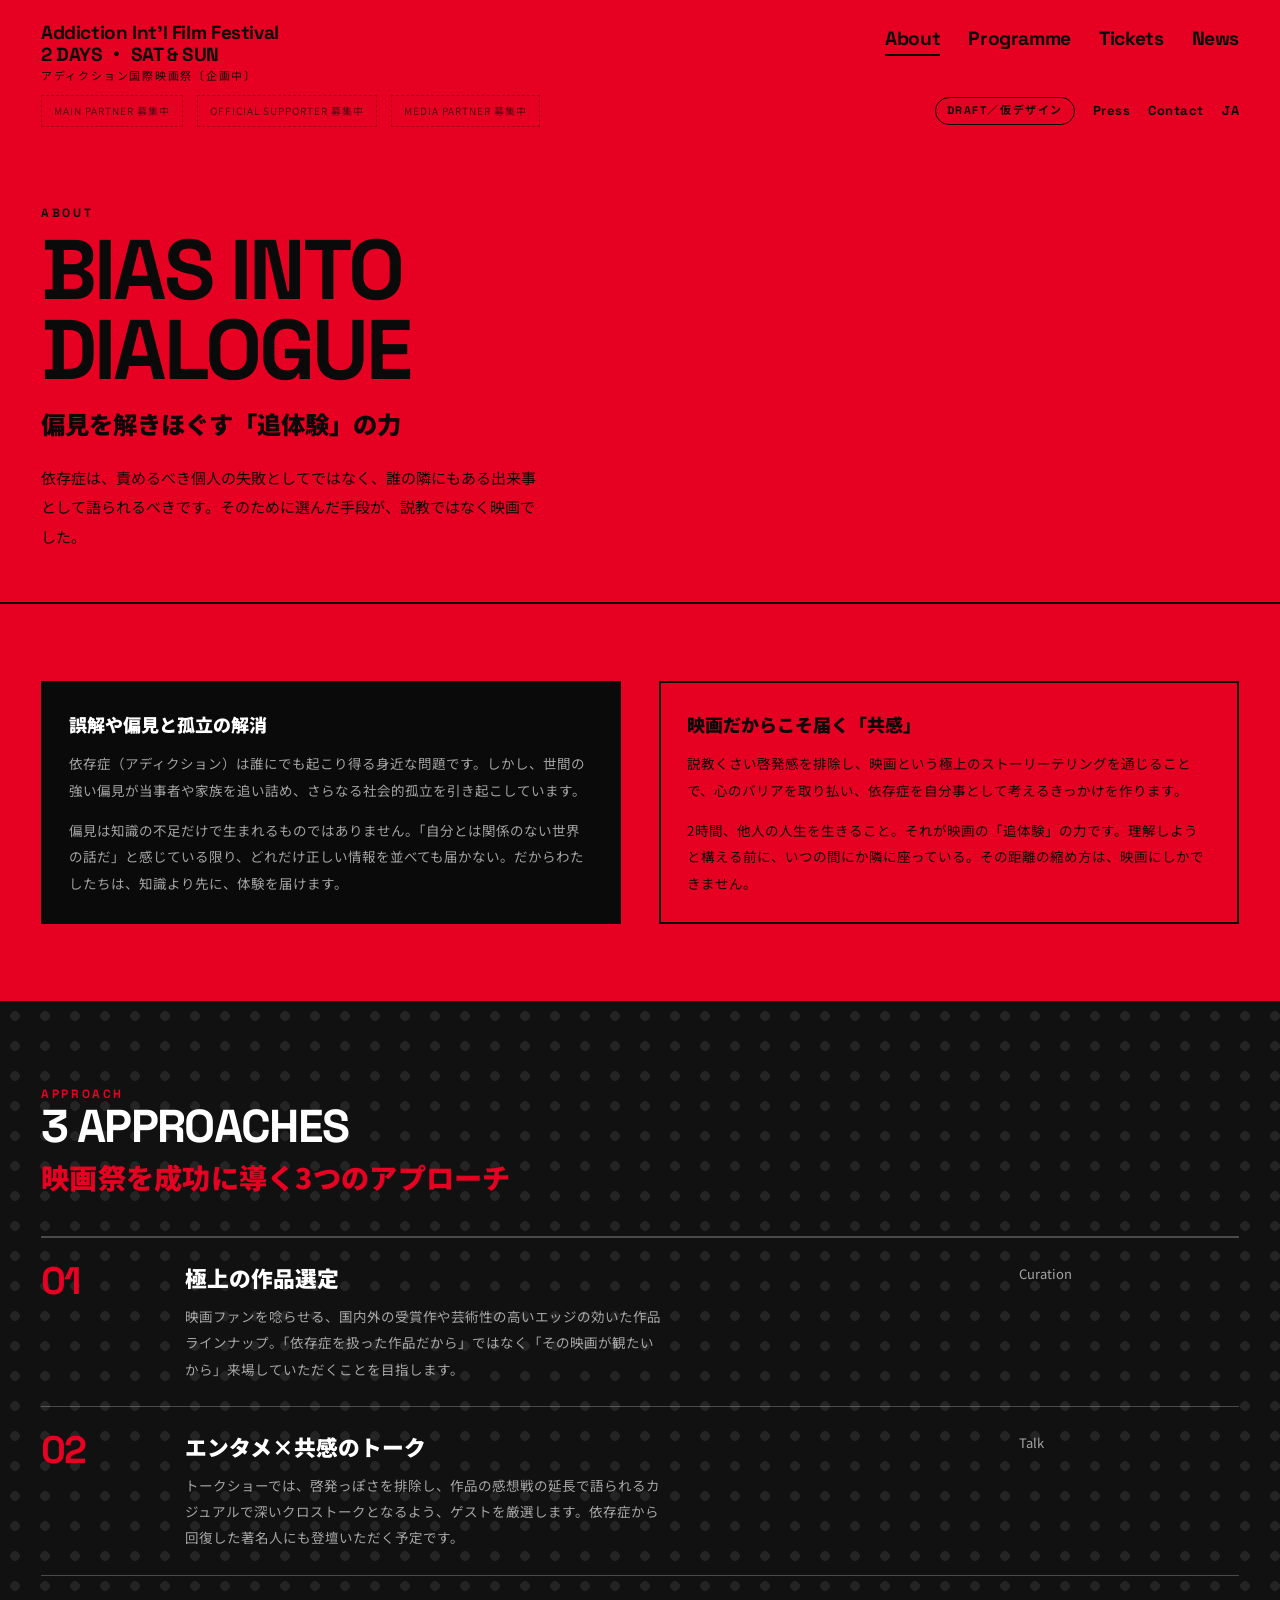
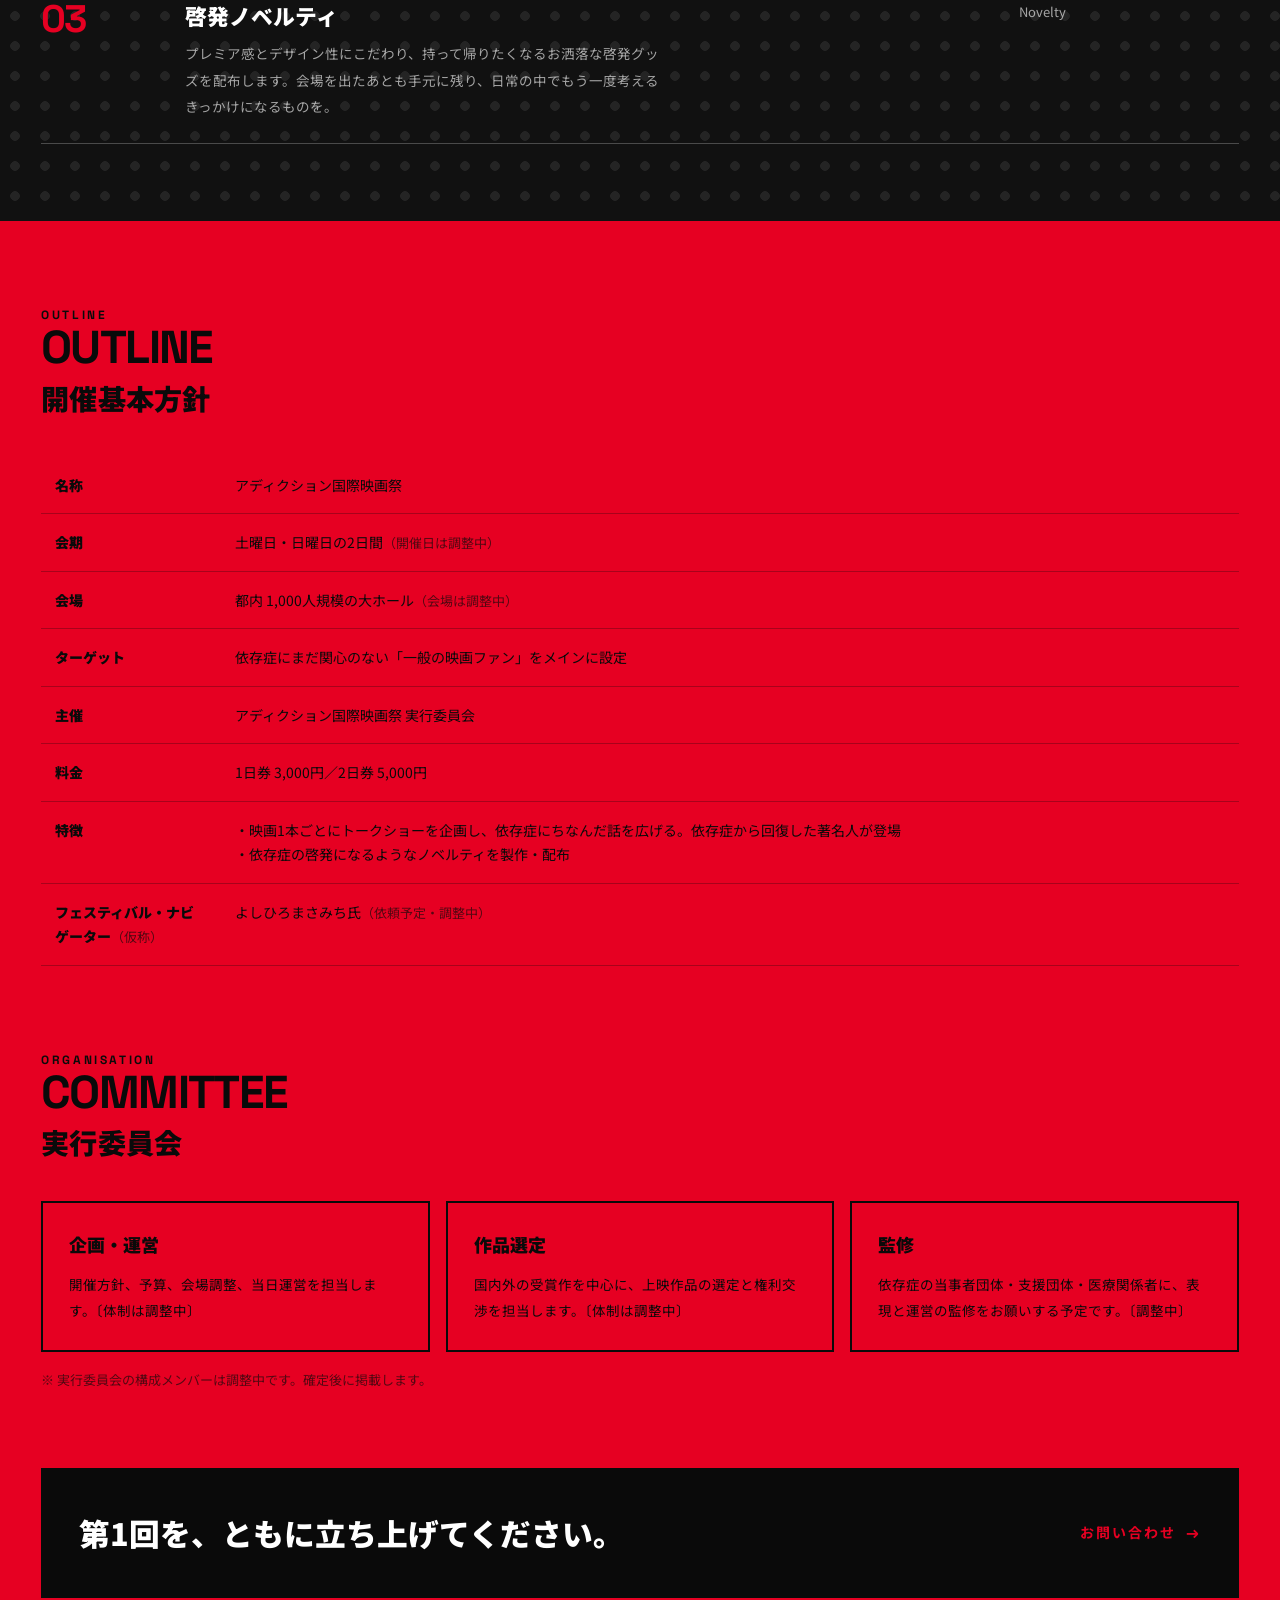
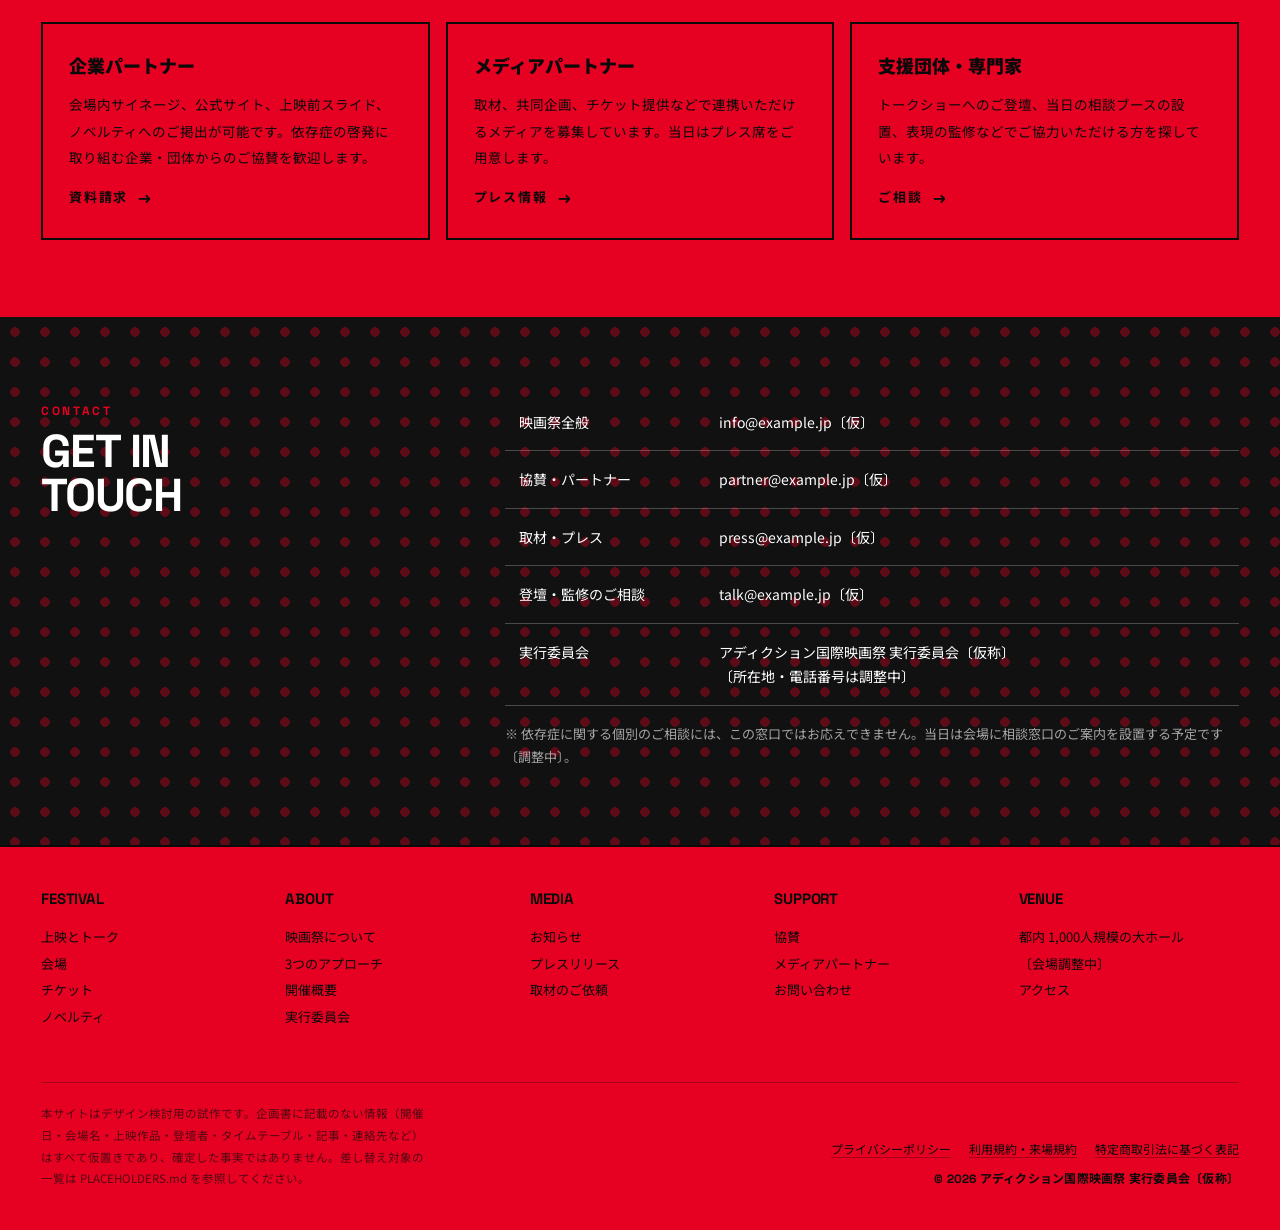
==== about.html @ a02a491d "アディクション国際映画祭 サイト初稿（全8ページ） locarnofestival.ch のデザイン言語（ブランドカラー1色で全面を塗る／ 巨大タイポ／角丸ゼロ×ピルボタン／矢印CTA）を朱赤 #E6" ====
<!DOCTYPE html>
<html lang="ja">
<head>
<meta charset="UTF-8">
<meta name="viewport" content="width=device-width, initial-scale=1">
<title>About｜アディクション国際映画祭</title>
<meta name="robots" content="noindex, nofollow, noarchive">
<meta name="description" content="アディクション国際映画祭〔企画中〕について。開催の背景、3つのアプローチ、開催概要、実行委員会、パートナー募集。">
<link rel="preconnect" href="https://fonts.googleapis.com">
<link rel="preconnect" href="https://fonts.gstatic.com" crossorigin>
<link href="https://fonts.googleapis.com/css2?family=Space+Grotesk:wght@500;700&family=Noto+Sans+JP:wght@400;700;900&display=swap" rel="stylesheet">
<link rel="stylesheet" href="styles.css">
</head>
<body>

<header class="header">
  <div class="wrap">
    <div class="header__top">
      <a class="brand" href="index.html">
        <span class="brand__en">Addiction Int'l Film Festival</span>
        <span class="brand__date">2 DAYS ・ SAT &amp; SUN</span>
        <span class="brand__jp">アディクション国際映画祭〔企画中〕</span>
      </a>
      <nav class="gnav" id="gnav">
        <ul>
          <li><a href="about.html" aria-current="page">About</a></li>
          <li><a href="programme.html">Programme</a></li>
          <li><a href="tickets.html">Tickets</a></li>
          <li><a href="news.html">News</a></li>
          <li class="gnav__extra"><a href="#partner">パートナー募集</a></li>
          <li class="gnav__extra"><a href="#contact">お問い合わせ</a></li>
        </ul>
      </nav>
      <button class="nav-toggle" type="button" aria-label="メニューを開く" aria-expanded="false" aria-controls="gnav">
        <span></span><span></span><span></span>
      </button>
    </div>
    <div class="header__bottom">
      <div class="partners-inline">
        <span>MAIN PARTNER 募集中</span>
        <span>OFFICIAL SUPPORTER 募集中</span>
        <span>MEDIA PARTNER 募集中</span>
      </div>
      <div class="utility">
        <span class="chip">DRAFT／仮デザイン</span>
        <a href="news.html">Press</a>
        <a href="#contact">Contact</a>
        <a href="about.html">JA</a>
      </div>
    </div>
  </div>
</header>

<section class="page-head">
  <div class="wrap">
    <span class="eyebrow">About</span>
    <h1 class="display">Bias into<br>Dialogue</h1>
    <p class="page-head__jp">偏見を解きほぐす「追体験」の力</p>
    <p class="page-head__lead lead">依存症は、責めるべき個人の失敗としてではなく、誰の隣にもある出来事として語られるべきです。そのために選んだ手段が、説教ではなく映画でした。</p>
  </div>
</section>

<!-- 開催の背景 -->
<section class="section">
  <div class="wrap">
    <div class="cols-2">
      <div class="box box--dark rise">
        <h3>誤解や偏見と孤立の解消</h3>
        <p>依存症（アディクション）は誰にでも起こり得る身近な問題です。しかし、世間の強い偏見が当事者や家族を追い詰め、さらなる社会的孤立を引き起こしています。</p>
        <p style="margin-top:14px">偏見は知識の不足だけで生まれるものではありません。「自分とは関係のない世界の話だ」と感じている限り、どれだけ正しい情報を並べても届かない。だからわたしたちは、知識より先に、体験を届けます。</p>
      </div>
      <div class="box rise" style="--d:.08s">
        <h3>映画だからこそ届く「共感」</h3>
        <p>説教くさい啓発感を排除し、映画という極上のストーリーテリングを通じることで、心のバリアを取り払い、依存症を自分事として考えるきっかけを作ります。</p>
        <p style="margin-top:14px">2時間、他人の人生を生きること。それが映画の「追体験」の力です。理解しようと構える前に、いつの間にか隣に座っている。その距離の縮め方は、映画にしかできません。</p>
      </div>
    </div>
  </div>
</section>

<!-- 3つのアプローチ -->
<section class="panel" id="approach">
  <div class="panel__dots" aria-hidden="true"></div>
  <div class="wrap">
    <div class="section__head">
      <div>
        <span class="eyebrow" style="color:var(--red)">Approach</span>
        <h2 class="display display--sm" style="color:var(--white)">3 Approaches</h2>
        <p class="jp-head" style="color:var(--red)">映画祭を成功に導く3つのアプローチ</p>
      </div>
    </div>

    <div class="rows" style="border-color:var(--rule-w)">
      <div class="row-item rise" style="border-color:var(--rule-w)">
        <span class="row-item__no" style="color:var(--red)">01</span>
        <div>
          <p class="row-item__t" style="color:var(--white)">極上の作品選定</p>
          <p class="row-item__d" style="color:var(--mute)">映画ファンを唸らせる、国内外の受賞作や芸術性の高いエッジの効いた作品ラインナップ。「依存症を扱った作品だから」ではなく「その映画が観たいから」来場していただくことを目指します。</p>
        </div>
        <p class="row-item__meta" style="color:var(--mute)">Curation</p>
      </div>
      <div class="row-item rise" style="--d:.06s;border-color:var(--rule-w)">
        <span class="row-item__no" style="color:var(--red)">02</span>
        <div>
          <p class="row-item__t" style="color:var(--white)">エンタメ×共感のトーク</p>
          <p class="row-item__d" style="color:var(--mute)">トークショーでは、啓発っぽさを排除し、作品の感想戦の延長で語られるカジュアルで深いクロストークとなるよう、ゲストを厳選します。依存症から回復した著名人にも登壇いただく予定です。</p>
        </div>
        <p class="row-item__meta" style="color:var(--mute)">Talk</p>
      </div>
      <div class="row-item rise" style="--d:.12s;border-color:var(--rule-w)">
        <span class="row-item__no" style="color:var(--red)">03</span>
        <div>
          <p class="row-item__t" style="color:var(--white)">啓発ノベルティ</p>
          <p class="row-item__d" style="color:var(--mute)">プレミア感とデザイン性にこだわり、持って帰りたくなるお洒落な啓発グッズを配布します。会場を出たあとも手元に残り、日常の中でもう一度考えるきっかけになるものを。</p>
        </div>
        <p class="row-item__meta" style="color:var(--mute)">Novelty</p>
      </div>
    </div>
  </div>
</section>

<!-- 開催概要 -->
<section class="section" id="outline">
  <div class="wrap">
    <div class="section__head">
      <div>
        <span class="eyebrow">Outline</span>
        <h2 class="display display--sm">Outline</h2>
        <p class="jp-head">開催基本方針</p>
      </div>
    </div>
    <table class="table">
      <tbody>
        <tr><td style="width:180px"><strong>名称</strong></td><td>アディクション国際映画祭</td></tr>
        <tr><td><strong>会期</strong></td><td>土曜日・日曜日の2日間<span class="small muted">（開催日は調整中）</span></td></tr>
        <tr><td><strong>会場</strong></td><td>都内 1,000人規模の大ホール<span class="small muted">（会場は調整中）</span></td></tr>
        <tr><td><strong>ターゲット</strong></td><td>依存症にまだ関心のない「一般の映画ファン」をメインに設定</td></tr>
        <tr><td><strong>主催</strong></td><td>アディクション国際映画祭 実行委員会</td></tr>
        <tr><td><strong>料金</strong></td><td>1日券 3,000円／2日券 5,000円</td></tr>
        <tr><td><strong>特徴</strong></td><td>
          ・映画1本ごとにトークショーを企画し、依存症にちなんだ話を広げる。依存症から回復した著名人が登場<br>
          ・依存症の啓発になるようなノベルティを製作・配布
        </td></tr>
        <tr><td><strong>フェスティバル・ナビゲーター</strong><span class="small muted">（仮称）</span></td><td>よしひろまさみち氏<span class="small muted">（依頼予定・調整中）</span></td></tr>
      </tbody>
    </table>
  </div>
</section>

<!-- 実行委員会 -->
<section class="section" id="org" style="padding-top:0">
  <div class="wrap">
    <div class="section__head">
      <div>
        <span class="eyebrow">Organisation</span>
        <h2 class="display display--sm">Committee</h2>
        <p class="jp-head">実行委員会</p>
      </div>
    </div>
    <div class="cols-3">
      <div class="box rise">
        <h3>企画・運営</h3>
        <p>開催方針、予算、会場調整、当日運営を担当します。〔体制は調整中〕</p>
      </div>
      <div class="box rise" style="--d:.08s">
        <h3>作品選定</h3>
        <p>国内外の受賞作を中心に、上映作品の選定と権利交渉を担当します。〔体制は調整中〕</p>
      </div>
      <div class="box rise" style="--d:.16s">
        <h3>監修</h3>
        <p>依存症の当事者団体・支援団体・医療関係者に、表現と運営の監修をお願いする予定です。〔調整中〕</p>
      </div>
    </div>
    <p class="small muted" style="margin-top:16px">※ 実行委員会の構成メンバーは調整中です。確定後に掲載します。</p>
  </div>
</section>

<!-- パートナー募集 -->
<section class="section" id="partner" style="padding-top:0">
  <div class="wrap">
    <div class="cta-bar rise">
      <p class="cta-bar__t">第1回を、ともに立ち上げてください。</p>
      <a class="arrow" href="#contact">お問い合わせ</a>
    </div>

    <div class="cols-3" style="margin-top:24px">
      <div class="box rise">
        <h3>企業パートナー</h3>
        <p>会場内サイネージ、公式サイト、上映前スライド、ノベルティへのご掲出が可能です。依存症の啓発に取り組む企業・団体からのご協賛を歓迎します。</p>
        <a class="arrow" href="#contact" style="margin-top:14px">資料請求</a>
      </div>
      <div class="box rise" style="--d:.08s">
        <h3>メディアパートナー</h3>
        <p>取材、共同企画、チケット提供などで連携いただけるメディアを募集しています。当日はプレス席をご用意します。</p>
        <a class="arrow" href="news.html#press" style="margin-top:14px">プレス情報</a>
      </div>
      <div class="box rise" style="--d:.16s">
        <h3>支援団体・専門家</h3>
        <p>トークショーへのご登壇、当日の相談ブースの設置、表現の監修などでご協力いただける方を探しています。</p>
        <a class="arrow" href="#contact" style="margin-top:14px">ご相談</a>
      </div>
    </div>
  </div>
</section>

<!-- お問い合わせ -->
<section class="panel" id="contact">
  <div class="panel__dots panel__dots--red" aria-hidden="true"></div>
  <div class="wrap">
    <div class="panel__grid">
      <div class="rise">
        <span class="eyebrow" style="color:var(--red)">Contact</span>
        <h2 class="display display--sm" style="color:var(--white);margin-top:8px">Get in<br>Touch</h2>
      </div>
      <div class="rise" style="--d:.08s">
        <table class="table table--dark">
          <tbody>
            <tr><td style="width:200px">映画祭全般</td><td>info@example.jp〔仮〕</td></tr>
            <tr><td>協賛・パートナー</td><td>partner@example.jp〔仮〕</td></tr>
            <tr><td>取材・プレス</td><td>press@example.jp〔仮〕</td></tr>
            <tr><td>登壇・監修のご相談</td><td>talk@example.jp〔仮〕</td></tr>
            <tr><td>実行委員会</td><td>アディクション国際映画祭 実行委員会〔仮称〕<br>〔所在地・電話番号は調整中〕</td></tr>
          </tbody>
        </table>
        <p class="small" style="color:var(--mute);margin-top:16px">※ 依存症に関する個別のご相談には、この窓口ではお応えできません。当日は会場に相談窓口のご案内を設置する予定です〔調整中〕。</p>
      </div>
    </div>
  </div>
</section>

<footer class="footer">
  <div class="wrap">
    <div class="footer__cols">
      <div><h3>Festival</h3><ul><li><a href="programme.html">上映とトーク</a></li><li><a href="programme.html#venue">会場</a></li><li><a href="tickets.html">チケット</a></li><li><a href="tickets.html#novelty">ノベルティ</a></li></ul></div>
      <div><h3>About</h3><ul><li><a href="about.html">映画祭について</a></li><li><a href="#approach">3つのアプローチ</a></li><li><a href="#outline">開催概要</a></li><li><a href="#org">実行委員会</a></li></ul></div>
      <div><h3>Media</h3><ul><li><a href="news.html">お知らせ</a></li><li><a href="news.html">プレスリリース</a></li><li><a href="news.html#press">取材のご依頼</a></li></ul></div>
      <div><h3>Support</h3><ul><li><a href="#partner">協賛</a></li><li><a href="#partner">メディアパートナー</a></li><li><a href="#contact">お問い合わせ</a></li></ul></div>
      <div><h3>Venue</h3><ul><li>都内 1,000人規模の大ホール</li><li>〔会場調整中〕</li><li><a href="programme.html#venue">アクセス</a></li></ul></div>
    </div>
    <div class="footer__bottom">
      <p class="footer__note">本サイトはデザイン検討用の試作です。企画書に記載のない情報（開催日・会場名・上映作品・登壇者・タイムテーブル・記事・連絡先など）はすべて仮置きであり、確定した事実ではありません。差し替え対象の一覧は PLACEHOLDERS.md を参照してください。</p>
      <div class="footer__legal">
        <ul>
          <li><a href="privacy.html">プライバシーポリシー</a></li>
          <li><a href="terms.html">利用規約・来場規約</a></li>
          <li><a href="legal.html">特定商取引法に基づく表記</a></li>
        </ul>
        <p class="footer__copy">© 2026 アディクション国際映画祭 実行委員会〔仮称〕</p>
      </div>
    </div>
  </div>
</footer>

<script src="script.js"></script>
</body>
</html>
---- styles.css ----
@charset "UTF-8";

/* ============================================================
   ADDICTION FILM FESTIVAL（仮称）— 立ち上げサイト デザインシステム
   様式は locarnofestival.ch を範とする：
     ・ブランドカラー1色で全面を塗り、白地をつくらない
     ・書体は1ファミリーに絞り、行間1.0・負のトラッキングで塊として組む
     ・装飾・角丸ゼロ。階層は色の反転とスケールだけでつくる
     ・CTAは必ず「テキスト＋→」
   写真素材ゼロのため、色面・巨大タイポ・ハーフトーン/同心円の図形で構成する。
   ============================================================ */

:root{
  --red:#E60022;        /* 地色（全面） */
  --red-dp:#C4001C;     /* 朱の沈み（境界・ホバー） */
  --ink:#0A0A0A;        /* 文字・黒箱 */
  --panel:#111111;      /* パネル地 */
  --white:#FFFFFF;
  --mute:rgba(255,255,255,.62);
  --mute-ink:rgba(10,10,10,.66);
  --rule:rgba(10,10,10,.28);
  --rule-w:rgba(255,255,255,.24);

  --wrap:1440px;
  --gut:clamp(20px,3.2vw,48px);

  --font-en:"Space Grotesk","Noto Sans JP",Helvetica,sans-serif;
  --font-jp:"Noto Sans JP","Hiragino Sans",Meiryo,sans-serif;

  /* 黒地に落とすハーフトーン（Locarnoのヒョウ柄ドットに相当する図形言語） */
  --halftone:radial-gradient(circle at center, rgba(255,255,255,.16) 22%, transparent 23%);
  --halftone-red:radial-gradient(circle at center, rgba(230,0,34,.55) 22%, transparent 23%);
  --halftone-ink:radial-gradient(circle at center, rgba(10,10,10,.14) 22%, transparent 23%);
}

*{box-sizing:border-box;}
html{scroll-behavior:smooth;}
html,body{overflow-x:clip;}
body{
  margin:0;background:var(--red);color:var(--ink);
  font-family:var(--font-jp);font-size:16px;line-height:1.75;
  -webkit-font-smoothing:antialiased;
}
img{max-width:100%;display:block;}
a{color:inherit;text-decoration:none;}
ul,ol{list-style:none;margin:0;padding:0;}
dl,dd{margin:0;}
h1,h2,h3,h4,p,figure{margin:0;}
button{font:inherit;color:inherit;background:none;border:0;cursor:pointer;}

.wrap{max-width:var(--wrap);margin:0 auto;padding:0 var(--gut);}

/* ---------- タイポグラフィ ---------- */
.en{font-family:var(--font-en);font-weight:700;letter-spacing:-.03em;line-height:1;}
.display{
  font-family:var(--font-en);font-weight:700;
  font-size:clamp(40px,6.6vw,104px);line-height:.95;letter-spacing:-.035em;
  text-transform:uppercase;
}
.display--sm{font-size:clamp(30px,3.6vw,56px);}
.display--xl{font-size:clamp(50px,10vw,156px);}
.jp-head{
  font-family:var(--font-jp);font-weight:900;
  font-size:clamp(19px,2.2vw,32px);line-height:1.45;letter-spacing:.01em;
}
.eyebrow{
  font-family:var(--font-en);font-weight:700;font-size:12px;
  letter-spacing:.22em;text-transform:uppercase;
}
.lead{font-size:clamp(15px,1.15vw,18px);line-height:1.95;}
.small{font-size:13px;line-height:1.8;}
.muted{color:var(--mute-ink);}
.on-dark .muted,.panel .muted{color:var(--mute);}

/* ---------- ボタン / 矢印CTA ---------- */
.btn{
  display:inline-flex;align-items:center;gap:14px;
  padding:15px 28px;border-radius:999px;
  background:var(--ink);color:var(--white);
  font-family:var(--font-en);font-weight:700;font-size:15px;letter-spacing:-.01em;
  transition:background .25s ease,color .25s ease,transform .25s ease;
}
.btn::after{content:"→";font-size:17px;transition:transform .25s ease;}
.btn:hover{background:var(--white);color:var(--ink);}
.btn:hover::after{transform:translateX(5px);}
.btn--light{background:var(--white);color:var(--ink);}
.btn--light:hover{background:var(--ink);color:var(--white);}
.btn--red{background:var(--red);color:var(--white);}

.arrow{
  display:inline-flex;align-items:center;gap:10px;
  font-family:var(--font-en);font-weight:700;font-size:13px;letter-spacing:.14em;text-transform:uppercase;
}
.arrow::after{content:"→";font-size:16px;transition:transform .25s ease;}
.arrow:hover::after{transform:translateX(6px);}

/* ---------- ヘッダー（2段構成） ---------- */
.header{position:relative;z-index:40;background:var(--red);}
.header__top{display:flex;align-items:flex-start;justify-content:space-between;gap:24px;padding-top:22px;}
.brand{display:block;line-height:1.15;}
.brand__en{font-family:var(--font-en);font-weight:700;font-size:19px;letter-spacing:-.02em;display:block;}
.brand__date{font-family:var(--font-en);font-weight:700;font-size:19px;letter-spacing:-.02em;display:block;}
.brand__jp{font-size:11px;letter-spacing:.16em;display:block;margin-top:3px;}

.gnav ul{display:flex;gap:clamp(16px,2.2vw,34px);align-items:center;}
.gnav a{
  font-family:var(--font-en);font-weight:700;font-size:clamp(16px,1.5vw,21px);letter-spacing:-.02em;
  padding-bottom:3px;border-bottom:2px solid transparent;
}
.gnav a:hover,.gnav a[aria-current="page"]{border-bottom-color:var(--ink);}

.header__bottom{
  display:flex;align-items:center;justify-content:space-between;gap:20px;
  padding:14px 0 18px;
}
.utility{display:flex;align-items:center;gap:18px;font-family:var(--font-en);font-weight:700;font-size:13px;letter-spacing:.04em;}
.utility a:hover{text-decoration:underline;}
.chip{
  border:1.5px solid var(--ink);border-radius:999px;padding:3px 11px;
  font-size:11px;letter-spacing:.14em;
}
.partners-inline{display:flex;align-items:center;gap:14px;flex-wrap:wrap;}
.partners-inline span{
  font-size:10px;letter-spacing:.1em;border:1px dashed var(--rule);
  padding:6px 12px;color:var(--mute-ink);
}

.nav-toggle{display:none;}

/* ---------- ヒーロー（画像スライドショー＋タイポ） ----------
   .hero__slide の <img> を差し替えるだけで写真に切り替わる。
   写真を入れたら .hero__slides に is-duotone を付けると朱赤のデュオトーンに揃う。 */
.hero{
  position:relative;overflow:hidden;background:var(--ink);color:var(--white);
  display:flex;align-items:center;
  min-height:clamp(520px,72vh,760px);
  padding:clamp(28px,4vw,56px) 0 clamp(32px,4vw,60px);
}
.hero__slides{position:absolute;inset:0;}
.hero__slide{position:absolute;inset:0;opacity:0;transition:opacity 1.1s ease;}
.hero__slide.is-active{opacity:1;}
.hero__slide img{width:100%;height:100%;object-fit:cover;}
.hero__slide.is-active img{animation:heroZoom 9s ease-out both;}
@keyframes heroZoom{from{transform:scale(1.015);}to{transform:scale(1.085);}}
/* 写真を入れたときに世界観を揃えるデュオトーン（任意） */
.hero__slides.is-duotone .hero__slide img{filter:grayscale(1) contrast(1.06) brightness(.92);}
.hero__slides.is-duotone .hero__slide::after{
  content:"";position:absolute;inset:0;background:var(--red);mix-blend-mode:multiply;opacity:.6;
}
/* 文字の可読性を担保するスクリム（どんな画像が入っても白文字が読める） */
.hero__veil{
  position:absolute;inset:0;pointer-events:none;
  background:
    linear-gradient(90deg, rgba(10,10,10,.88) 0%, rgba(10,10,10,.66) 40%, rgba(10,10,10,.16) 76%, rgba(10,10,10,0) 100%),
    linear-gradient(0deg, rgba(10,10,10,.5) 0%, rgba(10,10,10,0) 46%);
}
.hero__dots{
  position:absolute;inset:-10% -5% auto -5%;height:120%;
  background-image:var(--halftone);
  background-size:26px 26px;opacity:.28;pointer-events:none;
  animation:driftDots 26s linear infinite;
}
@keyframes driftDots{from{transform:translate3d(0,0,0);}to{transform:translate3d(26px,26px,0);}}
.hero__inner{position:relative;z-index:2;width:100%;}
.hero__edition{display:flex;align-items:baseline;gap:16px;flex-wrap:wrap;margin-bottom:10px;}
.hero__title{margin:0 0 6px;}
.hero__title span{display:block;}
.hero__jp{font-weight:900;font-size:clamp(17px,2vw,26px);letter-spacing:.02em;margin-top:14px;}
.hero__meta{
  display:flex;flex-wrap:wrap;gap:0 40px;margin-top:clamp(18px,2.4vw,30px);
  border-top:2px solid rgba(255,255,255,.5);padding-top:16px;max-width:900px;
}
/* スライド切替インジケーター */
.hero__nav{display:flex;gap:10px;margin-top:clamp(18px,2.2vw,28px);}
.hero__dot{
  width:46px;height:3px;padding:0;border:0;background:rgba(255,255,255,.34);
  cursor:pointer;transition:background .3s ease,width .3s ease;
}
.hero__dot:hover{background:rgba(255,255,255,.7);}
.hero__dot.is-active{background:var(--white);width:70px;}
.hero__meta div{padding:6px 0;}
.hero__meta dt{font-family:var(--font-en);font-weight:700;font-size:11px;letter-spacing:.2em;text-transform:uppercase;}
.hero__meta dd{font-weight:700;font-size:clamp(15px,1.4vw,19px);margin-top:2px;}
.hero__actions{display:flex;gap:14px;flex-wrap:wrap;margin-top:clamp(20px,2.4vw,30px);}
/* 暗いキービジュアル上では黒ピルが沈むため、主ボタンは朱赤にする */
.hero .btn{background:var(--red);color:var(--white);}
.hero .btn:hover{background:var(--white);color:var(--ink);}
.hero .btn--light{background:var(--white);color:var(--ink);}
.hero .btn--light:hover{background:var(--red);color:var(--white);}

/* ---------- クイックリンク（黒箱3枚） ---------- */
.quick{padding:clamp(32px,4vw,56px) 0 clamp(40px,5vw,72px);}
.quick__grid{display:grid;grid-template-columns:repeat(3,1fr);gap:16px;}
.qcard{
  display:flex;align-items:center;justify-content:space-between;gap:18px;
  background:var(--ink);color:var(--white);padding:26px 28px;min-height:132px;
  transition:transform .3s ease,background .3s ease;
}
.qcard:hover{transform:translateY(-4px);background:#000;}
.qcard__t{display:block;font-family:var(--font-en);font-weight:700;font-size:19px;letter-spacing:-.01em;text-transform:uppercase;}
.qcard__jp{display:block;font-weight:700;font-size:15px;margin-top:4px;}
.qcard__d{display:block;font-size:12.5px;color:var(--mute);margin-top:6px;line-height:1.7;}
.qcard__arrow{font-size:22px;flex:none;transition:transform .3s ease;}
.qcard:hover .qcard__arrow{transform:translateX(6px);}

/* ---------- 黒パネル（ステートメント帯） ---------- */
.panel{
  position:relative;background:var(--panel);color:var(--white);overflow:hidden;
  padding:clamp(48px,6vw,96px) 0;
}
.panel__dots{
  position:absolute;inset:0;background-image:var(--halftone);background-size:30px 30px;
  opacity:.5;pointer-events:none;
}
.panel__dots--red{background-image:var(--halftone-red);opacity:.65;}
.panel .wrap{position:relative;z-index:2;}
.panel__grid{display:grid;grid-template-columns:minmax(0,.36fr) minmax(0,.64fr);gap:clamp(24px,4vw,64px);align-items:start;}
.panel__lead{
  font-weight:900;font-size:clamp(20px,2.6vw,40px);line-height:1.5;color:var(--red);
  letter-spacing:.005em;
}
.panel__lead em{font-style:normal;color:var(--white);}
.panel__body{margin-top:22px;color:var(--mute);font-size:15px;line-height:2;max-width:56ch;}

/* ---------- セクション見出し ---------- */
.section{padding:clamp(48px,6vw,96px) 0;}
.section__head{
  display:flex;align-items:flex-end;justify-content:space-between;gap:24px;flex-wrap:wrap;
  margin-bottom:clamp(22px,3vw,40px);
}
.section__head .jp-head{margin-top:8px;}

/* ---------- 部門グリッド（非対称・タイポカード） ---------- */
.sections-grid{display:grid;grid-template-columns:1.24fr 1fr 1fr;gap:16px;}
.scard{
  position:relative;display:flex;flex-direction:column;justify-content:space-between;
  background:var(--ink);color:var(--white);padding:26px;min-height:290px;overflow:hidden;
  transition:transform .3s ease;
}
.scard:hover{transform:translateY(-5px);}
.scard--tall{min-height:600px;}
.scard--red{background:var(--white);color:var(--ink);}
.scard--outline{background:transparent;color:var(--ink);border:2px solid var(--ink);}
.scard__no{display:block;
  font-family:var(--font-en);font-weight:700;font-size:clamp(52px,7vw,104px);line-height:.85;
  letter-spacing:-.05em;opacity:.9;
}
.scard--tall .scard__no{font-size:clamp(80px,11vw,168px);}
.scard__t{display:block;font-family:var(--font-en);font-weight:700;font-size:clamp(18px,1.8vw,26px);letter-spacing:-.02em;text-transform:uppercase;margin-top:auto;}
.scard__jp{display:block;font-weight:900;font-size:clamp(15px,1.4vw,19px);margin-top:6px;}
.scard__d{display:block;font-size:13px;line-height:1.85;margin-top:10px;color:var(--mute);max-width:46ch;}
.scard--red .scard__d,.scard--outline .scard__d{color:var(--mute-ink);}
.scard__dots{
  position:absolute;right:-40px;bottom:-40px;width:220px;height:220px;
  background-image:var(--halftone);background-size:22px 22px;opacity:.4;pointer-events:none;
}
.scard--red .scard__dots,.scard--outline .scard__dots{background-image:var(--halftone-ink);}

/* ---------- 記事カード（黒3枚） ---------- */
.editorial{display:grid;grid-template-columns:repeat(3,1fr);gap:16px;}
.ecard{
  background:var(--ink);color:var(--white);padding:28px;display:flex;flex-direction:column;
  min-height:330px;transition:transform .3s ease;
}
.ecard:hover{transform:translateY(-5px);}
.ecard__k{display:block;font-family:var(--font-en);font-weight:700;font-size:11px;letter-spacing:.2em;text-transform:uppercase;color:var(--red);}
.ecard__t{display:block;font-weight:900;font-size:clamp(18px,1.7vw,23px);line-height:1.5;margin-top:12px;color:var(--white);}
.ecard__d{display:block;font-size:13.5px;line-height:1.9;color:var(--mute);margin-top:12px;}
.ecard .arrow{margin-top:auto;padding-top:20px;color:var(--red);}

/* ---------- ニュース（4カラム） ---------- */
.news{display:grid;grid-template-columns:repeat(4,1fr);gap:16px;}
.ncard{border-top:2px solid var(--ink);padding-top:16px;display:flex;flex-direction:column;min-height:220px;}
.ncard__date{display:block;font-family:var(--font-en);font-weight:700;font-size:12px;letter-spacing:.1em;}
.ncard__t{display:block;font-weight:900;font-size:16.5px;line-height:1.6;margin-top:10px;}
.ncard .arrow{margin-top:auto;padding-top:18px;font-size:12px;}

/* ---------- マニフェスト（大文字センター） ---------- */
.manifesto{padding:clamp(56px,8vw,140px) 0;text-align:center;}
.manifesto__mark{font-family:var(--font-en);font-weight:700;font-size:44px;line-height:1;}
.manifesto__t{
  font-weight:900;font-size:clamp(22px,3.4vw,52px);line-height:1.45;
  max-width:20ch;margin:18px auto 0;
}
.manifesto__by{margin-top:22px;font-family:var(--font-en);font-weight:700;font-size:12px;letter-spacing:.2em;text-transform:uppercase;}

/* ---------- CTA帯 ---------- */
.cta-bar{
  background:var(--ink);color:var(--white);
  display:flex;align-items:center;justify-content:space-between;gap:24px;flex-wrap:wrap;
  padding:clamp(28px,3.4vw,44px) clamp(24px,3vw,48px);
}
.cta-bar__t{font-weight:900;font-size:clamp(19px,2.4vw,34px);line-height:1.4;}
.cta-bar .arrow{color:var(--red);font-size:14px;}

/* ---------- ニュースレター ---------- */
.newsletter{padding:clamp(40px,5vw,72px) 0 clamp(28px,3vw,44px);}
.newsletter__grid{display:grid;grid-template-columns:minmax(0,.38fr) minmax(0,.44fr) minmax(0,.18fr);gap:28px;align-items:center;}
.field{display:flex;align-items:center;gap:12px;border:2px solid var(--ink);border-radius:999px;padding:6px 6px 6px 22px;}
.field input{
  flex:1;border:0;background:none;outline:none;
  font-family:var(--font-en);font-weight:700;font-size:14px;letter-spacing:.06em;color:var(--ink);
}
.field input::placeholder{color:var(--mute-ink);text-transform:uppercase;}
.field button{
  background:var(--ink);color:var(--white);border-radius:999px;padding:11px 20px;
  font-family:var(--font-en);font-weight:700;font-size:13px;letter-spacing:.08em;
  display:inline-flex;align-items:center;gap:8px;transition:background .25s ease;
}
.field button:hover{background:var(--red-dp);}
.social{display:flex;gap:14px;font-family:var(--font-en);font-weight:700;font-size:12px;letter-spacing:.1em;}
.social a{border-bottom:1.5px solid var(--ink);}

/* ---------- フッター ---------- */
.footer{padding:clamp(28px,3vw,44px) 0 40px;border-top:2px solid var(--ink);}
.footer__cols{display:grid;grid-template-columns:repeat(5,1fr);gap:24px;}
.footer__cols h3{font-family:var(--font-en);font-weight:700;font-size:15px;letter-spacing:-.01em;text-transform:uppercase;margin-bottom:12px;}
.footer__cols li{font-size:13px;line-height:2.05;}
.footer__cols a:hover{text-decoration:underline;}
.footer__bottom{
  display:flex;align-items:flex-end;justify-content:space-between;gap:24px;flex-wrap:wrap;
  margin-top:clamp(28px,4vw,56px);padding-top:20px;border-top:1px solid var(--rule);
}
.footer__note{font-size:11.5px;line-height:1.9;color:var(--mute-ink);max-width:64ch;}
.footer__copy{font-family:var(--font-en);font-weight:700;font-size:12px;letter-spacing:.02em;}

/* ---------- 下層ページ共通 ---------- */
.page-head{padding:clamp(28px,4vw,56px) 0 clamp(28px,4vw,52px);border-bottom:2px solid var(--ink);}
.page-head .display{margin-top:6px;}
.page-head__jp{font-weight:900;font-size:clamp(17px,1.9vw,26px);margin-top:12px;}
.page-head__lead{margin-top:18px;max-width:62ch;}

.rows{border-top:2px solid var(--ink);}
.row-item{
  display:grid;grid-template-columns:minmax(0,120px) minmax(0,1fr) minmax(0,220px);
  gap:24px;align-items:start;padding:24px 0;border-bottom:1px solid var(--rule);
}
.row-item__no{font-family:var(--font-en);font-weight:700;font-size:clamp(28px,3vw,44px);line-height:1;letter-spacing:-.04em;}
.row-item__t{font-weight:900;font-size:clamp(17px,1.7vw,23px);line-height:1.5;}
.row-item__d{font-size:13.5px;line-height:1.95;margin-top:8px;color:var(--mute-ink);max-width:60ch;}
.row-item__meta{font-size:13px;line-height:1.9;}

.table{width:100%;border-collapse:collapse;font-size:14px;}
.table th,.table td{text-align:left;padding:16px 14px;border-bottom:1px solid var(--rule);vertical-align:top;}
.table thead th{
  font-family:var(--font-en);font-weight:700;font-size:12px;letter-spacing:.16em;text-transform:uppercase;
  border-bottom:2px solid var(--ink);
}
.table td strong{font-weight:900;}
.table--dark{color:var(--white);}
.table--dark th,.table--dark td{border-color:var(--rule-w);}

.cols-2{display:grid;grid-template-columns:repeat(2,1fr);gap:clamp(20px,3vw,48px);}
.cols-3{display:grid;grid-template-columns:repeat(3,1fr);gap:16px;}
.box{border:2px solid var(--ink);padding:26px;}
.box--dark{background:var(--ink);color:var(--white);border-color:var(--ink);}
.box h3{font-weight:900;font-size:18px;margin-bottom:10px;}
.box p{font-size:13.5px;line-height:1.95;}
.box--dark p{color:var(--mute);}

.faq dt{font-weight:900;font-size:16px;padding:18px 0 6px;border-top:1px solid var(--rule);}
.faq dd{font-size:13.5px;line-height:1.95;color:var(--mute-ink);padding-bottom:14px;}

/* ---------- 法務ドキュメント（プライバシーポリシー等） ----------
   長文を朱赤地の上でそのまま読ませると負荷が高いため、
   ここだけは紙面（明るい面）に落として可読性を優先する。 */
.doc{padding:clamp(28px,4vw,56px) 0 clamp(48px,6vw,88px);}
.doc__sheet{
  background:#FBF7F0;color:var(--ink);
  padding:clamp(28px,4vw,64px) clamp(22px,3.4vw,72px);
  max-width:1080px;margin:0 auto;
}
.doc__intro{
  border-left:5px solid var(--red);padding:14px 0 14px 18px;margin-bottom:clamp(28px,4vw,48px);
  font-size:13.5px;line-height:1.95;
}
.doc__sheet h2{
  font-weight:900;font-size:clamp(17px,1.8vw,22px);line-height:1.5;
  margin:clamp(30px,3.4vw,48px) 0 12px;padding-bottom:10px;
  border-bottom:2px solid var(--ink);
}
.doc__sheet h2:first-of-type{margin-top:0;}
.doc__sheet h3{
  font-weight:900;font-size:15.5px;margin:24px 0 8px;
  padding-left:12px;border-left:3px solid var(--red);
}
.doc__sheet p{font-size:14px;line-height:2.05;margin:10px 0;max-width:74ch;}
.doc__sheet ol,.doc__sheet ul{margin:10px 0 10px 0;max-width:74ch;}
.doc__sheet ol{counter-reset:doc;}
.doc__sheet ol > li{
  position:relative;padding-left:34px;margin-bottom:10px;font-size:14px;line-height:2.05;
  counter-increment:doc;
}
.doc__sheet ol > li::before{
  content:"(" counter(doc) ")";position:absolute;left:0;top:0;
  font-family:var(--font-en);font-weight:700;font-size:12.5px;color:var(--red);
}
.doc__sheet ul > li{
  position:relative;padding-left:22px;margin-bottom:8px;font-size:14px;line-height:2.05;
}
.doc__sheet ul > li::before{
  content:"";position:absolute;left:4px;top:14px;width:7px;height:7px;background:var(--red);
}
.doc__sheet .table{margin-top:14px;}
.doc__sheet .table th,.doc__sheet .table td{font-size:13.5px;line-height:1.95;}
.doc__sheet .table tbody th,.doc__sheet .table td:first-child{white-space:nowrap;}
.doc__meta{
  margin-top:clamp(32px,4vw,56px);padding-top:18px;border-top:2px solid var(--ink);
  font-size:13px;line-height:1.95;
}
.doc__tocs{
  display:flex;flex-wrap:wrap;gap:10px;margin-top:clamp(20px,2.6vw,32px);
}
.doc__tocs a{
  border:1.5px solid var(--ink);border-radius:999px;padding:7px 16px;
  font-size:12.5px;letter-spacing:.04em;transition:background .25s ease,color .25s ease;
}
.doc__tocs a:hover{background:var(--ink);color:#fff;}

/* フッターの法務リンク */
.footer__legal{display:flex;flex-direction:column;align-items:flex-end;gap:10px;}
.footer__legal ul{display:flex;flex-wrap:wrap;gap:18px;justify-content:flex-end;}
.footer__legal li{font-size:12px;}
.footer__legal a{border-bottom:1px solid var(--rule);}
.footer__legal a:hover{border-bottom-color:var(--ink);}

/* ---------- スクロールリビール ---------- */
.rise{opacity:0;transform:translateY(26px);transition:opacity .8s ease,transform .8s ease;transition-delay:var(--d,0s);}
.rise.is-in{opacity:1;transform:none;}
@media (prefers-reduced-motion:reduce){
  .rise{opacity:1;transform:none;transition:none;}
  .hero__dots{animation:none;}
  .hero__slide.is-active img{animation:none;transform:none;}
}

/* ---------- レスポンシブ ---------- */
@media (max-width:1080px){
  .sections-grid{grid-template-columns:1fr 1fr;}
  .scard--tall{min-height:340px;}
  .editorial{grid-template-columns:1fr;}
  .news{grid-template-columns:repeat(2,1fr);}
  .footer__cols{grid-template-columns:repeat(3,1fr);}
  .newsletter__grid{grid-template-columns:1fr;}
  .panel__grid{grid-template-columns:1fr;}
  .cols-2,.cols-3{grid-template-columns:1fr;}
  .row-item{grid-template-columns:64px 1fr;}
  .row-item__meta{grid-column:2;}

  /* ハンバーガー */
  .nav-toggle{
    display:flex;position:fixed;top:14px;right:14px;z-index:60;
    width:50px;height:50px;flex-direction:column;justify-content:center;align-items:center;gap:7px;
    background:var(--ink);border-radius:999px;
  }
  .nav-toggle span{display:block;width:20px;height:2px;background:var(--white);transition:transform .3s ease,opacity .3s ease;}
  .nav-toggle.is-open span:nth-child(1){transform:translateY(9px) rotate(45deg);}
  .nav-toggle.is-open span:nth-child(2){opacity:0;}
  .nav-toggle.is-open span:nth-child(3){transform:translateY(-9px) rotate(-45deg);}
  .gnav{
    position:fixed;inset:0;z-index:50;background:var(--ink);
    display:flex;align-items:center;justify-content:center;padding:88px 24px;overflow-y:auto;
    opacity:0;visibility:hidden;transition:opacity .3s ease,visibility .3s ease;
  }
  .gnav.is-open{opacity:1;visibility:visible;}
  .gnav ul{flex-direction:column;align-items:center;gap:22px;}
  .gnav a{color:var(--white);font-size:30px;}
  .gnav a:hover,.gnav a[aria-current="page"]{border-bottom-color:var(--red);color:var(--red);}
  .gnav__extra{margin-top:10px;padding-top:20px;border-top:1px solid var(--rule-w);}
  .gnav__extra a{font-size:16px;letter-spacing:.1em;color:var(--red);}
  html.nav-open,body.nav-open{overflow:hidden;}
  .header__bottom{flex-wrap:wrap;}
}
@media (max-width:720px){
  .quick__grid{grid-template-columns:1fr;}
  .sections-grid{grid-template-columns:1fr;}
  .news{grid-template-columns:1fr;}
  .footer__cols{grid-template-columns:repeat(2,1fr);}
  .hero__meta{gap:0 24px;}
  .hero{min-height:clamp(460px,86vh,640px);}
  .hero__veil{
    background:
      linear-gradient(0deg, rgba(10,10,10,.92) 12%, rgba(10,10,10,.62) 58%, rgba(10,10,10,.42) 100%);
  }
  .hero__nav{gap:8px;}
  .hero__dot{width:34px;}
  .hero__dot.is-active{width:52px;}
  .cta-bar{flex-direction:column;align-items:flex-start;}
  .partners-inline{display:none;}
  .row-item{grid-template-columns:1fr;gap:8px;}
  .row-item__meta{grid-column:1;}
}
.gnav__extra{display:none;}
@media (max-width:1080px){.gnav__extra{display:flex;flex-direction:column;align-items:center;gap:10px;}}
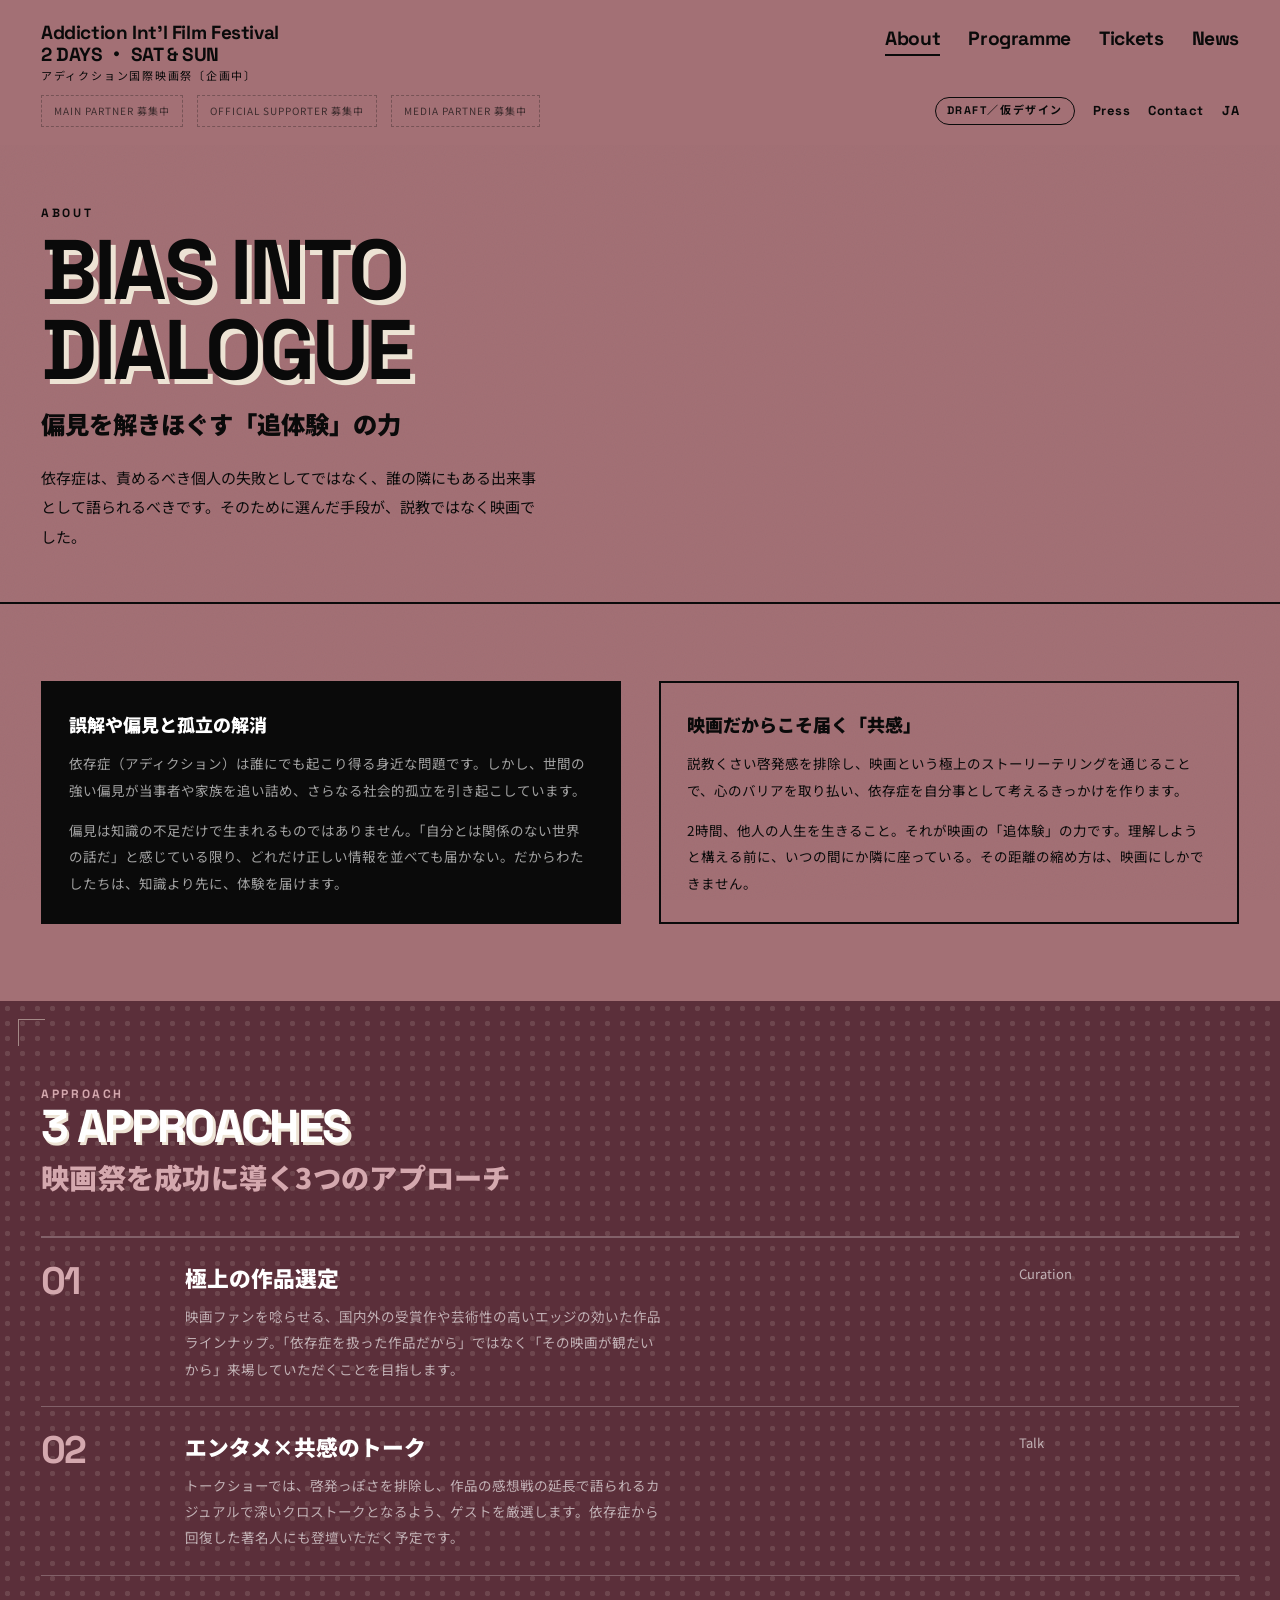
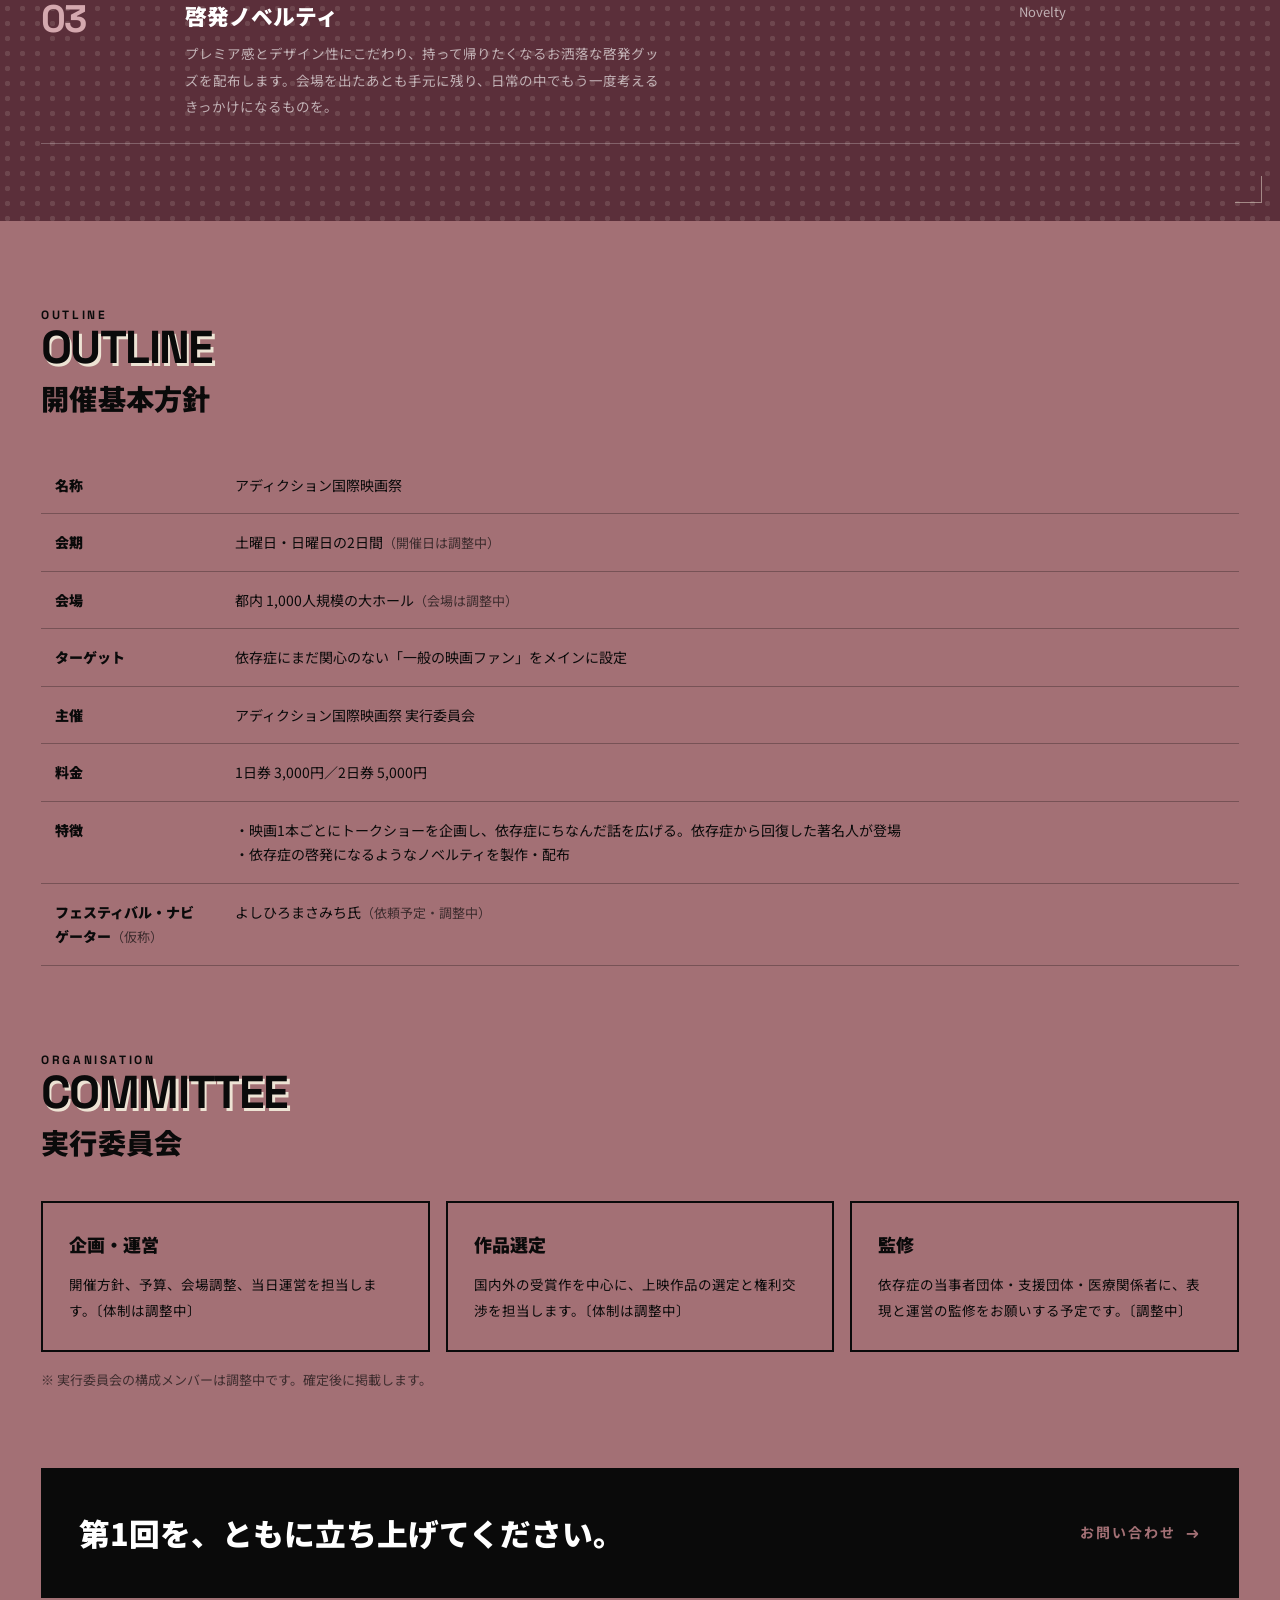
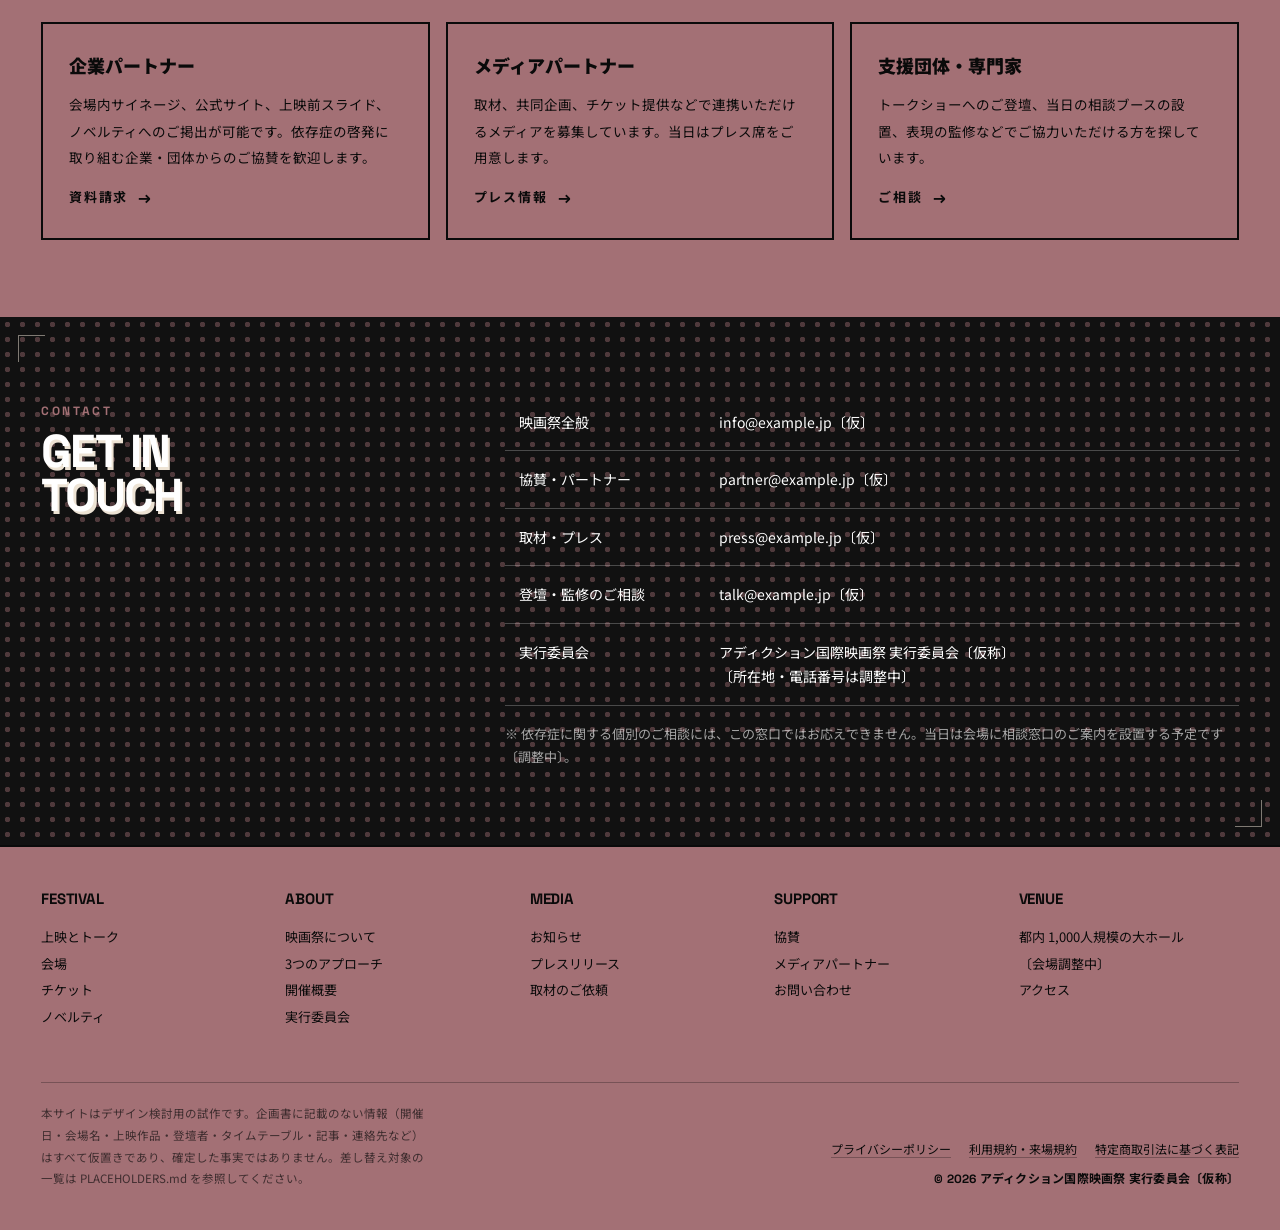
==== commit d654d16a: "ポスタライゼーションを強化（澱みの中に刷り物の段差をつくる） 地色1色では面が一様で澱んで見えるため、シルクスクリーンの語彙で階調と質感を追加。  - インキを2色追加：wine #5B2F3A（中間" ====
--- a/about.html
+++ b/about.html
@@ -79,7 +79,7 @@
 </section>
 
 <!-- 3つのアプローチ -->
-<section class="panel" id="approach">
+<section class="panel panel--wine" id="approach">
   <div class="panel__dots" aria-hidden="true"></div>
   <div class="wrap">
     <div class="section__head">
--- a/styles.css
+++ b/styles.css
@@ -8,11 +8,15 @@
      ・装飾・角丸ゼロ。階層は色の反転とスケールだけでつくる
      ・CTAは必ず「テキスト＋→」
    写真素材ゼロのため、色面・巨大タイポ・ハーフトーン/同心円の図形で構成する。
+   テーマカラーは #a37075（くすんだローズ）。白文字を載せる面と明るい紙面上の小文字だけ
+   コントラスト確保のため沈み色 #8C5B60 を使う。
    ============================================================ */
 
 :root{
-  --red:#E60022;        /* 地色（全面） */
-  --red-dp:#C4001C;     /* 朱の沈み（境界・ホバー） */
+  --red:#a37075;        /* 地色（全面）＝1版目のインキ */
+  --red-dp:#8C5B60;     /* 沈み（白文字を載せる面・明るい紙面上の小文字・ホバー） */
+  --wine:#5B2F3A;       /* 2版目：深い葡萄。黒と地色のあいだの階調を埋める */
+  --bone:#EDE3D4;       /* 3版目：生成り。澱みの中に明るい段をつくる */
   --ink:#0A0A0A;        /* 文字・黒箱 */
   --panel:#111111;      /* パネル地 */
   --white:#FFFFFF;
@@ -28,14 +32,21 @@
   --font-jp:"Noto Sans JP","Hiragino Sans",Meiryo,sans-serif;
 
   /* 黒地に落とすハーフトーン（Locarnoのヒョウ柄ドットに相当する図形言語） */
-  --halftone:radial-gradient(circle at center, rgba(255,255,255,.16) 22%, transparent 23%);
-  --halftone-red:radial-gradient(circle at center, rgba(230,0,34,.55) 22%, transparent 23%);
-  --halftone-ink:radial-gradient(circle at center, rgba(10,10,10,.14) 22%, transparent 23%);
+  --halftone:radial-gradient(circle at center, rgba(237,227,212,.30) 26%, transparent 27%);
+  --halftone-red:radial-gradient(circle at center, rgba(163,112,117,.85) 26%, transparent 27%);
+  --halftone-ink:radial-gradient(circle at center, rgba(10,10,10,.30) 26%, transparent 27%);
 }
 
 *{box-sizing:border-box;}
 html{scroll-behavior:smooth;}
 html,body{overflow-x:clip;}
+/* 紙の地合い。フラットな面が「泥」に見えるのを防ぐ、ごく薄い粒状のノイズ */
+body::before{
+  content:"";position:fixed;inset:0;z-index:0;pointer-events:none;
+  background-image:url("data:image/svg+xml,%3Csvg xmlns='http://www.w3.org/2000/svg' width='180' height='180'%3E%3Cfilter id='n'%3E%3CfeTurbulence type='fractalNoise' baseFrequency='.9' numOctaves='4'/%3E%3C/filter%3E%3Crect width='180' height='180' filter='url(%23n)' opacity='.42'/%3E%3C/svg%3E");
+  mix-blend-mode:multiply;opacity:.16;
+}
+body > *{position:relative;z-index:1;}
 body{
   margin:0;background:var(--red);color:var(--ink);
   font-family:var(--font-jp);font-size:16px;line-height:1.75;
@@ -56,7 +67,12 @@
   font-family:var(--font-en);font-weight:700;
   font-size:clamp(40px,6.6vw,104px);line-height:.95;letter-spacing:-.035em;
   text-transform:uppercase;
-}
+  /* 版ズレ（シルクスクリーンの見当ズレ）。ぼかしのない硬いオフセットで刷り物の質感を出す */
+  text-shadow:.055em .055em 0 var(--bone);
+}
+.display--white{text-shadow:.055em .055em 0 var(--red);}
+.display--onwine{text-shadow:.055em .055em 0 var(--red);}
+.display--flat{text-shadow:none;}
 .display--sm{font-size:clamp(30px,3.6vw,56px);}
 .display--xl{font-size:clamp(50px,10vw,156px);}
 .jp-head{
@@ -85,7 +101,7 @@
 .btn:hover::after{transform:translateX(5px);}
 .btn--light{background:var(--white);color:var(--ink);}
 .btn--light:hover{background:var(--ink);color:var(--white);}
-.btn--red{background:var(--red);color:var(--white);}
+.btn--red{background:var(--red-dp);color:var(--white);}
 
 .arrow{
   display:inline-flex;align-items:center;gap:10px;
@@ -163,7 +179,7 @@
 @keyframes driftDots{from{transform:translate3d(0,0,0);}to{transform:translate3d(26px,26px,0);}}
 .hero__inner{position:relative;z-index:2;width:100%;}
 .hero__edition{display:flex;align-items:baseline;gap:16px;flex-wrap:wrap;margin-bottom:10px;}
-.hero__title{margin:0 0 6px;}
+.hero__title{margin:0 0 6px;text-shadow:.05em .05em 0 var(--red-dp);}
 .hero__title span{display:block;}
 .hero__jp{font-weight:900;font-size:clamp(17px,2vw,26px);letter-spacing:.02em;margin-top:14px;}
 .hero__meta{
@@ -183,18 +199,23 @@
 .hero__meta dd{font-weight:700;font-size:clamp(15px,1.4vw,19px);margin-top:2px;}
 .hero__actions{display:flex;gap:14px;flex-wrap:wrap;margin-top:clamp(20px,2.4vw,30px);}
 /* 暗いキービジュアル上では黒ピルが沈むため、主ボタンは朱赤にする */
-.hero .btn{background:var(--red);color:var(--white);}
+.hero .btn{background:var(--red-dp);color:var(--white);}
 .hero .btn:hover{background:var(--white);color:var(--ink);}
 .hero .btn--light{background:var(--white);color:var(--ink);}
-.hero .btn--light:hover{background:var(--red);color:var(--white);}
+.hero .btn--light:hover{background:var(--red-dp);color:var(--white);}
 
 /* ---------- クイックリンク（黒箱3枚） ---------- */
 .quick{padding:clamp(32px,4vw,56px) 0 clamp(40px,5vw,72px);}
 .quick__grid{display:grid;grid-template-columns:repeat(3,1fr);gap:16px;}
 .qcard{
+  position:relative;overflow:hidden;
   display:flex;align-items:center;justify-content:space-between;gap:18px;
   background:var(--ink);color:var(--white);padding:26px 28px;min-height:132px;
   transition:transform .3s ease,background .3s ease;
+}
+.qcard::after{
+  content:"";position:absolute;right:-30px;bottom:-30px;width:180px;height:180px;
+  background-image:var(--halftone-red);background-size:14px 14px;opacity:.5;pointer-events:none;
 }
 .qcard:hover{transform:translateY(-4px);background:#000;}
 .qcard__t{display:block;font-family:var(--font-en);font-weight:700;font-size:19px;letter-spacing:-.01em;text-transform:uppercase;}
@@ -208,11 +229,28 @@
   position:relative;background:var(--panel);color:var(--white);overflow:hidden;
   padding:clamp(48px,6vw,96px) 0;
 }
+/* 2版目のインキで刷った帯。黒→wine→rose→bone と階調が段になる */
+.panel--wine{
+  background:var(--wine);
+  /* この帯の中だけインキを1段明るくする。HTML側の style="color:var(--red)" も
+     この再定義を参照するため、直書きを書き換えずにコントラストを確保できる */
+  --red:#D4A8AE;
+}
+.panel--wine .panel__lead{color:var(--bone);}
+.panel--wine .panel__lead em{color:var(--red);}
+.panel--wine .panel__body,.panel--wine .muted{color:rgba(237,227,212,.72);}
+.panel--wine .table--dark th,.panel--wine .table--dark td{border-color:rgba(237,227,212,.28);}
+/* トンボ（トリムマーク）。刷版らしさを出す装飾 */
+.panel::before,.panel::after{
+  content:"";position:absolute;width:26px;height:26px;pointer-events:none;opacity:.5;
+}
+.panel::before{left:18px;top:18px;border-left:1px solid var(--bone);border-top:1px solid var(--bone);}
+.panel::after{right:18px;bottom:18px;border-right:1px solid var(--bone);border-bottom:1px solid var(--bone);}
 .panel__dots{
-  position:absolute;inset:0;background-image:var(--halftone);background-size:30px 30px;
-  opacity:.5;pointer-events:none;
-}
-.panel__dots--red{background-image:var(--halftone-red);opacity:.65;}
+  position:absolute;inset:0;background-image:var(--halftone);background-size:15px 15px;
+  opacity:.42;pointer-events:none;
+}
+.panel__dots--red{background-image:var(--halftone-red);opacity:.5;}
 .panel .wrap{position:relative;z-index:2;}
 .panel__grid{display:grid;grid-template-columns:minmax(0,.36fr) minmax(0,.64fr);gap:clamp(24px,4vw,64px);align-items:start;}
 .panel__lead{
@@ -251,8 +289,8 @@
 .scard__d{display:block;font-size:13px;line-height:1.85;margin-top:10px;color:var(--mute);max-width:46ch;}
 .scard--red .scard__d,.scard--outline .scard__d{color:var(--mute-ink);}
 .scard__dots{
-  position:absolute;right:-40px;bottom:-40px;width:220px;height:220px;
-  background-image:var(--halftone);background-size:22px 22px;opacity:.4;pointer-events:none;
+  position:absolute;right:-40px;bottom:-40px;width:240px;height:240px;
+  background-image:var(--halftone);background-size:13px 13px;opacity:.62;pointer-events:none;
 }
 .scard--red .scard__dots,.scard--outline .scard__dots{background-image:var(--halftone-ink);}
 
@@ -393,7 +431,7 @@
 }
 .doc__sheet ol > li::before{
   content:"(" counter(doc) ")";position:absolute;left:0;top:0;
-  font-family:var(--font-en);font-weight:700;font-size:12.5px;color:var(--red);
+  font-family:var(--font-en);font-weight:700;font-size:12.5px;color:var(--red-dp);
 }
 .doc__sheet ul > li{
   position:relative;padding-left:22px;margin-bottom:8px;font-size:14px;line-height:2.05;
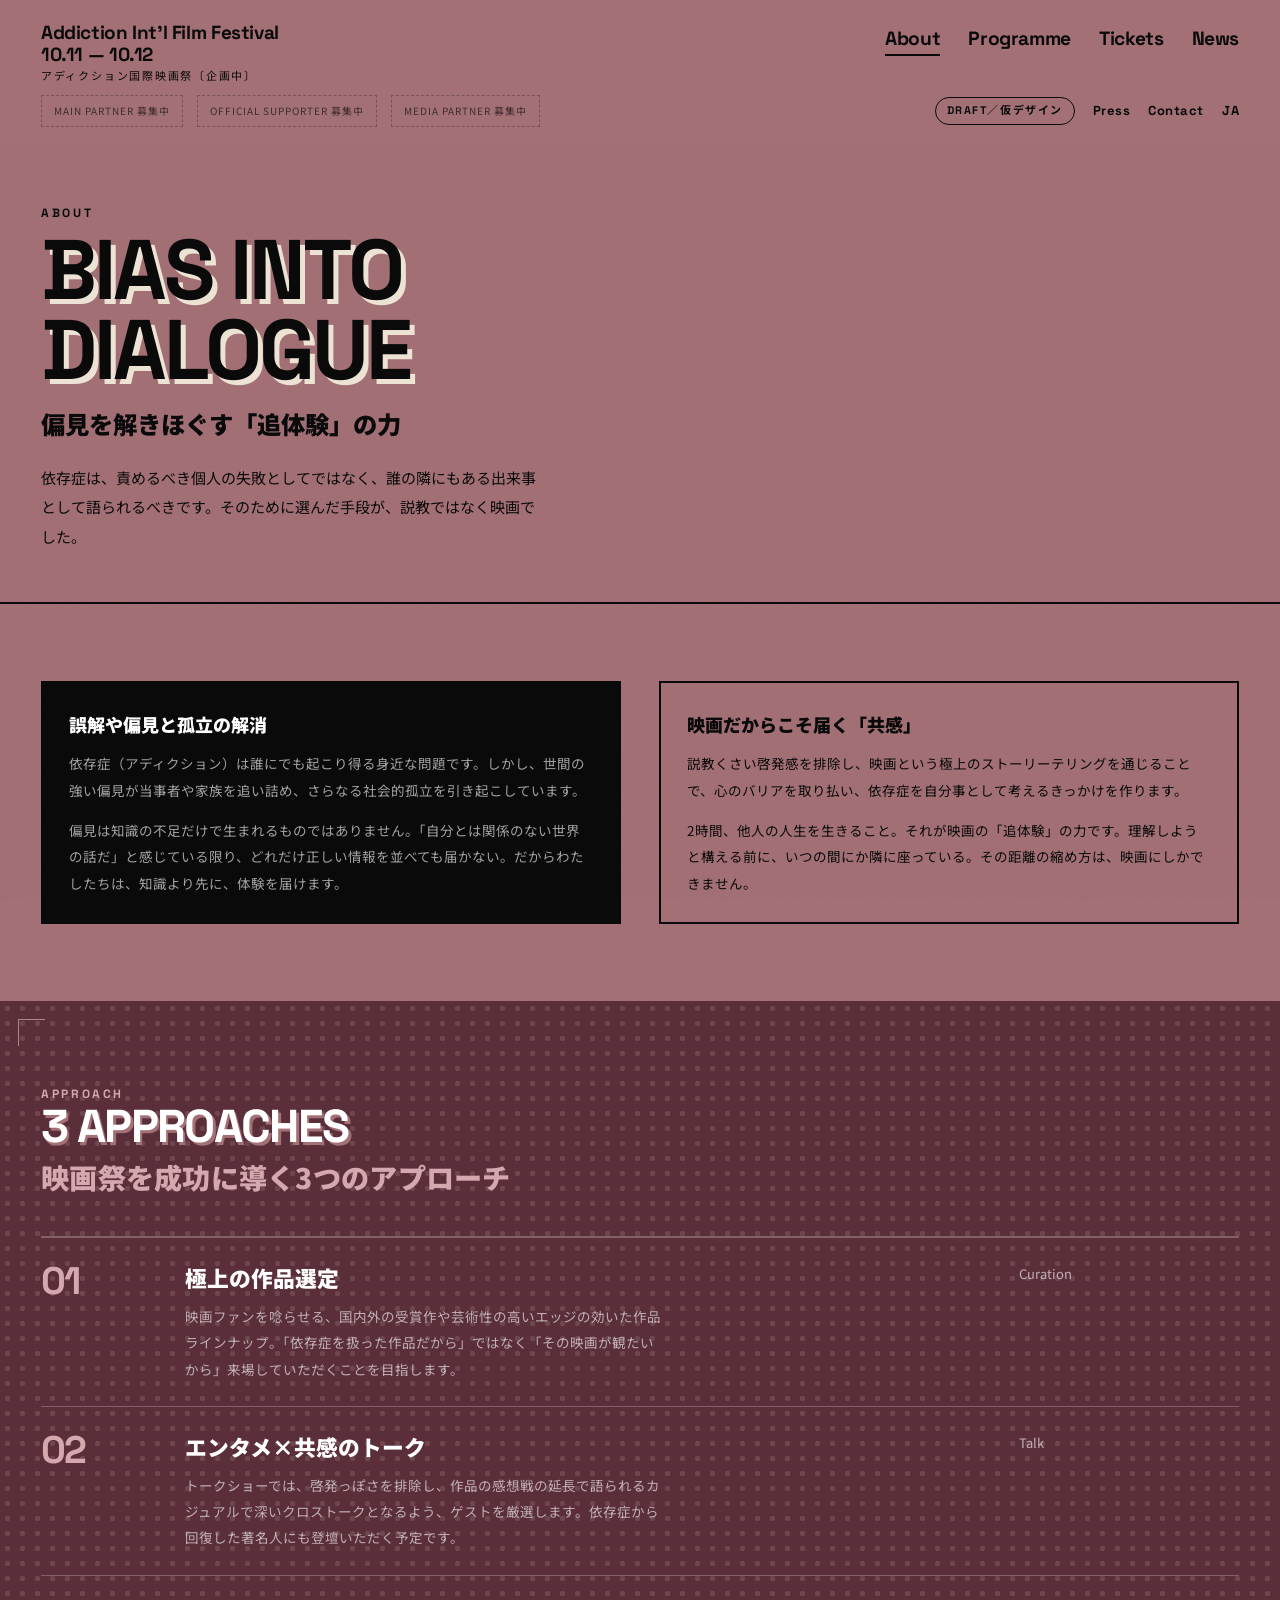
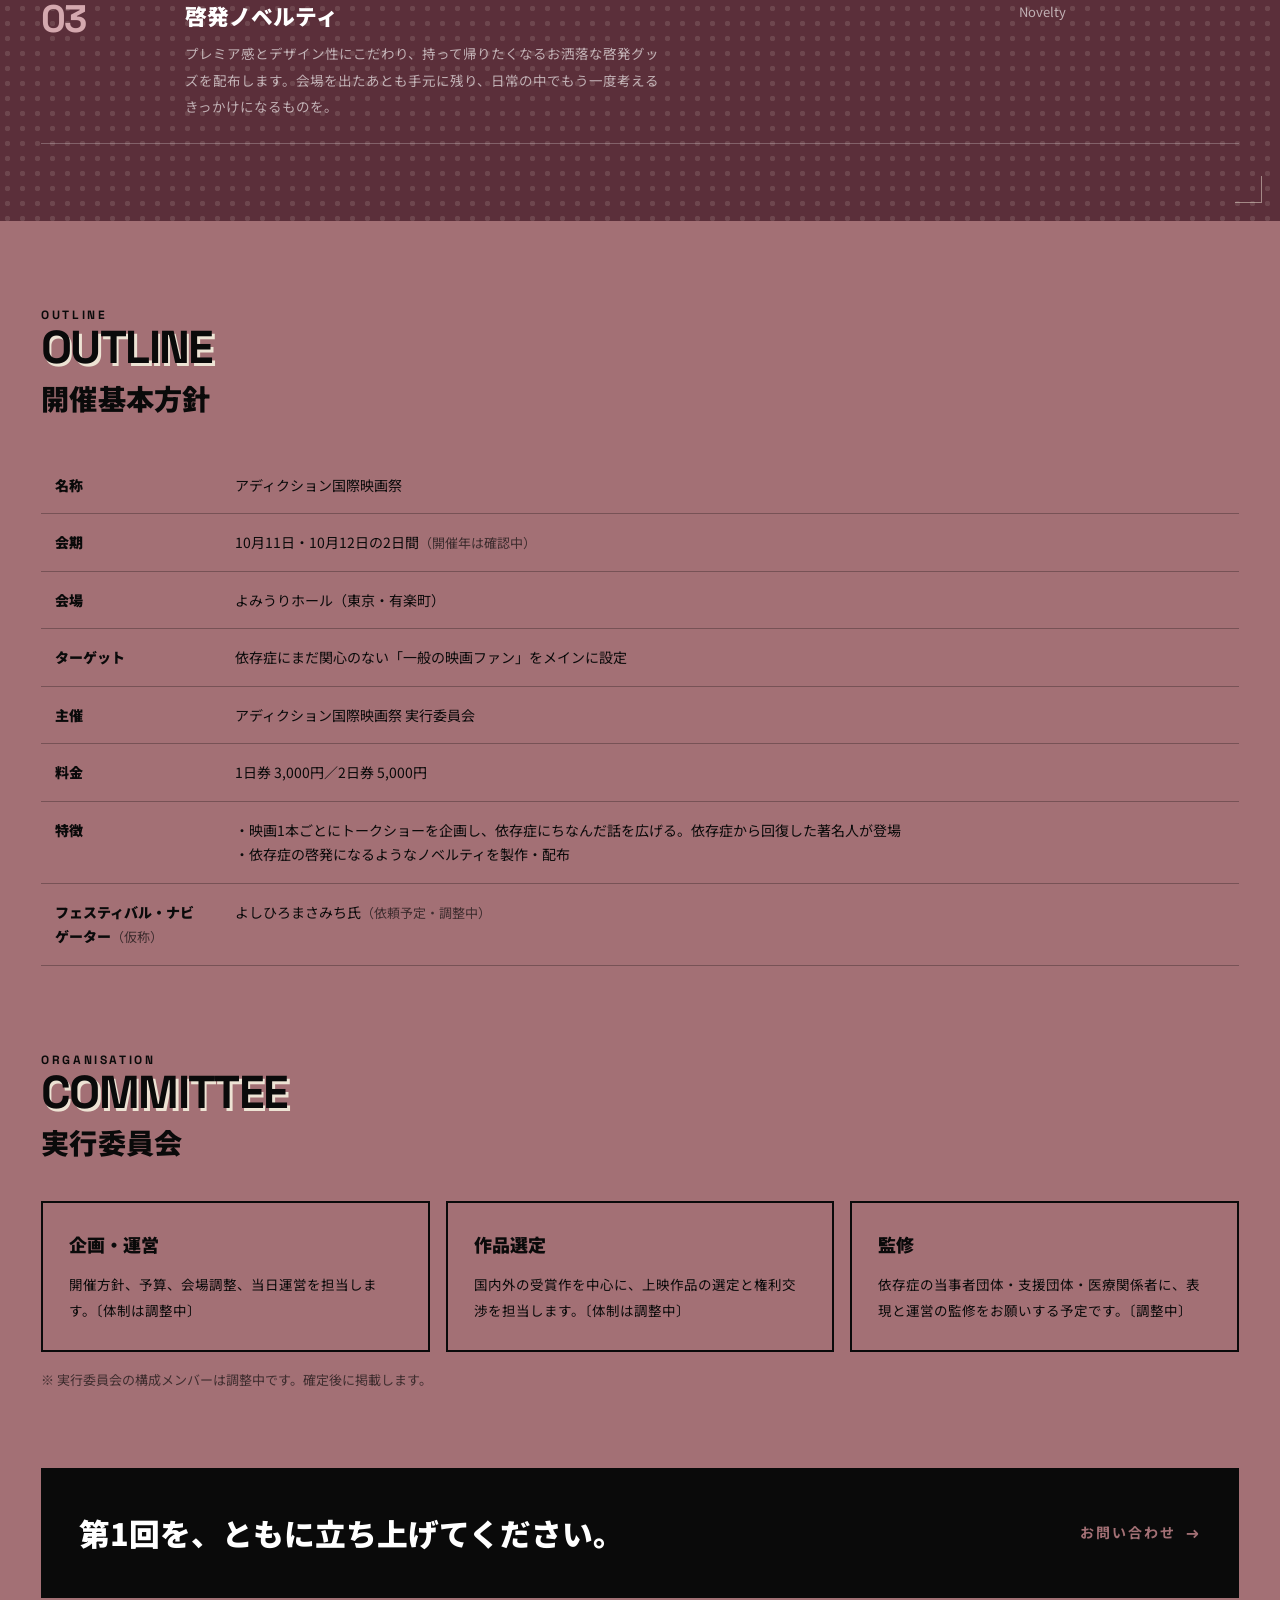
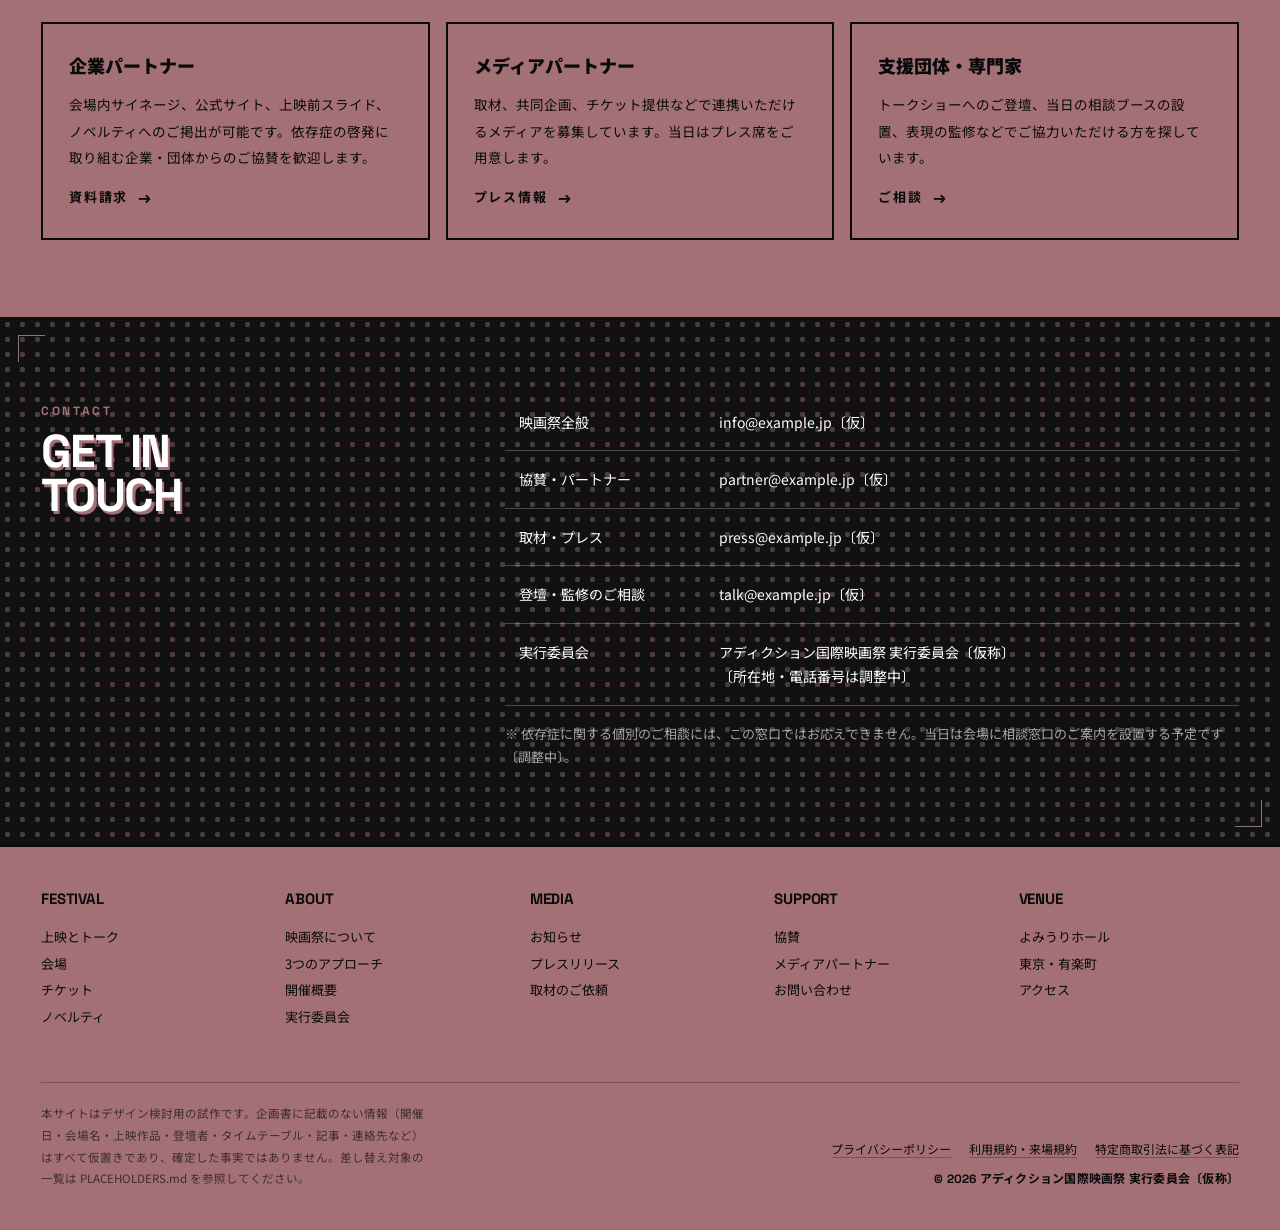
==== commit 57622b7b: "実タイムスケジュールを反映（10/11・10/12／よみうりホール） クライアント提供のタイムスケジュール案を全ページへ反映。  - 会期: 土日2日間〔調整中〕→ 10.11 — 10.12 - 会" ====
--- a/about.html
+++ b/about.html
@@ -18,7 +18,7 @@
     <div class="header__top">
       <a class="brand" href="index.html">
         <span class="brand__en">Addiction Int'l Film Festival</span>
-        <span class="brand__date">2 DAYS ・ SAT &amp; SUN</span>
+        <span class="brand__date">10.11 — 10.12</span>
         <span class="brand__jp">アディクション国際映画祭〔企画中〕</span>
       </a>
       <nav class="gnav" id="gnav">
@@ -132,8 +132,8 @@
     <table class="table">
       <tbody>
         <tr><td style="width:180px"><strong>名称</strong></td><td>アディクション国際映画祭</td></tr>
-        <tr><td><strong>会期</strong></td><td>土曜日・日曜日の2日間<span class="small muted">（開催日は調整中）</span></td></tr>
-        <tr><td><strong>会場</strong></td><td>都内 1,000人規模の大ホール<span class="small muted">（会場は調整中）</span></td></tr>
+        <tr><td><strong>会期</strong></td><td>10月11日・10月12日の2日間<span class="small muted">（開催年は確認中）</span></td></tr>
+        <tr><td><strong>会場</strong></td><td>よみうりホール（東京・有楽町）</td></tr>
         <tr><td><strong>ターゲット</strong></td><td>依存症にまだ関心のない「一般の映画ファン」をメインに設定</td></tr>
         <tr><td><strong>主催</strong></td><td>アディクション国際映画祭 実行委員会</td></tr>
         <tr><td><strong>料金</strong></td><td>1日券 3,000円／2日券 5,000円</td></tr>
@@ -235,7 +235,7 @@
       <div><h3>About</h3><ul><li><a href="about.html">映画祭について</a></li><li><a href="#approach">3つのアプローチ</a></li><li><a href="#outline">開催概要</a></li><li><a href="#org">実行委員会</a></li></ul></div>
       <div><h3>Media</h3><ul><li><a href="news.html">お知らせ</a></li><li><a href="news.html">プレスリリース</a></li><li><a href="news.html#press">取材のご依頼</a></li></ul></div>
       <div><h3>Support</h3><ul><li><a href="#partner">協賛</a></li><li><a href="#partner">メディアパートナー</a></li><li><a href="#contact">お問い合わせ</a></li></ul></div>
-      <div><h3>Venue</h3><ul><li>都内 1,000人規模の大ホール</li><li>〔会場調整中〕</li><li><a href="programme.html#venue">アクセス</a></li></ul></div>
+      <div><h3>Venue</h3><ul><li>よみうりホール</li><li>東京・有楽町</li><li><a href="programme.html#venue">アクセス</a></li></ul></div>
     </div>
     <div class="footer__bottom">
       <p class="footer__note">本サイトはデザイン検討用の試作です。企画書に記載のない情報（開催日・会場名・上映作品・登壇者・タイムテーブル・記事・連絡先など）はすべて仮置きであり、確定した事実ではありません。差し替え対象の一覧は PLACEHOLDERS.md を参照してください。</p>
--- a/styles.css
+++ b/styles.css
@@ -17,6 +17,7 @@
   --red-dp:#8C5B60;     /* 沈み（白文字を載せる面・明るい紙面上の小文字・ホバー） */
   --wine:#5B2F3A;       /* 2版目：深い葡萄。黒と地色のあいだの階調を埋める */
   --bone:#EDE3D4;       /* 3版目：生成り。澱みの中に明るい段をつくる */
+  --reg:var(--bone);    /* 版ズレのインキ。面ごとに切り替える（下の .panel を参照） */
   --ink:#0A0A0A;        /* 文字・黒箱 */
   --panel:#111111;      /* パネル地 */
   --white:#FFFFFF;
@@ -67,11 +68,13 @@
   font-family:var(--font-en);font-weight:700;
   font-size:clamp(40px,6.6vw,104px);line-height:.95;letter-spacing:-.035em;
   text-transform:uppercase;
-  /* 版ズレ（シルクスクリーンの見当ズレ）。ぼかしのない硬いオフセットで刷り物の質感を出す */
-  text-shadow:.055em .055em 0 var(--bone);
-}
-.display--white{text-shadow:.055em .055em 0 var(--red);}
-.display--onwine{text-shadow:.055em .055em 0 var(--red);}
+  /* 版ズレ（シルクスクリーンの見当ズレ）。ぼかしのない硬いオフセットで刷り物の質感を出す。
+     インキは --reg。明るい地色の上では bone、暗い面ではローズ（下の .panel で切替） */
+  text-shadow:.055em .055em 0 var(--reg);
+}
+.display--white{text-shadow:.055em .055em 0 var(--reg);}
+/* 見出し自体をローズで組む場合は、版ズレを bone に戻す（同色だとズレが消える） */
+.display--rose{--reg:var(--bone);}
 .display--flat{text-shadow:none;}
 .display--sm{font-size:clamp(30px,3.6vw,56px);}
 .display--xl{font-size:clamp(50px,10vw,156px);}
@@ -173,7 +176,8 @@
 .hero__dots{
   position:absolute;inset:-10% -5% auto -5%;height:120%;
   background-image:var(--halftone);
-  background-size:26px 26px;opacity:.28;pointer-events:none;
+  /* 写真の上では網が強いと絵が読みづらくなるため、地の面より弱く・粗くする */
+  background-size:34px 34px;opacity:.15;pointer-events:none;
   animation:driftDots 26s linear infinite;
 }
 @keyframes driftDots{from{transform:translate3d(0,0,0);}to{transform:translate3d(26px,26px,0);}}
@@ -228,6 +232,9 @@
 .panel{
   position:relative;background:var(--panel);color:var(--white);overflow:hidden;
   padding:clamp(48px,6vw,96px) 0;
+  /* 暗い面の見出しは白なので、版ズレを bone のままにすると同系色で読みづらい。
+     ローズに振ると、白い字面（4.09:1）とも地（黒4.61:1／wine2.68:1）とも分離する */
+  --reg:#A37075;
 }
 /* 2版目のインキで刷った帯。黒→wine→rose→bone と階調が段になる */
 .panel--wine{
@@ -293,6 +300,62 @@
   background-image:var(--halftone);background-size:13px 13px;opacity:.62;pointer-events:none;
 }
 .scard--red .scard__dots,.scard--outline .scard__dots{background-image:var(--halftone-ink);}
+
+/* ---------- 上映作品（Locarno の Official Selection に相当） ----------
+   写真はカードに入れず、地色の上に直接置く。まわりのUIを変えないことで
+   6作品の色がそれぞれ立ちつつ、サイトの世界観は崩れない。 */
+.films{display:grid;grid-template-columns:repeat(6,1fr);gap:clamp(20px,2.4vw,34px) 16px;}
+.film{display:flex;flex-direction:column;grid-column:span 2;}
+.film--lead{grid-column:span 3;}
+.film__img{
+  position:relative;aspect-ratio:16/9;overflow:hidden;background:var(--ink);
+}
+.film__img img{
+  width:100%;height:100%;object-fit:cover;
+  /* 6作品の発色を軽くそろえる。ホバーで本来の色に戻す */
+  filter:saturate(.9) contrast(1.03);
+  transition:transform .7s ease,filter .5s ease;
+}
+.film:hover .film__img img{transform:scale(1.04);filter:none;}
+/* 網点を薄くかけて、地の刷り物感と地続きにする */
+.film__img::after{
+  content:"";position:absolute;inset:0;pointer-events:none;
+  background-image:var(--halftone-ink);background-size:9px 9px;opacity:.28;
+  mix-blend-mode:multiply;
+}
+.film__no{
+  position:absolute;left:0;top:0;z-index:2;
+  background:var(--ink);color:var(--bone);
+  font-family:var(--font-en);font-weight:700;font-size:13px;letter-spacing:.1em;
+  padding:6px 12px;
+}
+.film__time{
+  position:absolute;right:0;top:0;z-index:2;
+  background:var(--ink);color:var(--bone);
+  font-family:var(--font-en);font-weight:700;font-size:12.5px;letter-spacing:.08em;
+  padding:6px 12px;
+}
+.film__k{
+  display:block;margin-top:14px;
+  font-family:var(--font-en);font-weight:700;font-size:11px;letter-spacing:.2em;text-transform:uppercase;
+  /* 地色の上では red-dp が 1.36:1 で沈むため、ラベルは黒（4.84:1）で置く */
+  color:var(--ink);
+}
+.film__t{
+  display:block;margin-top:6px;font-weight:900;
+  font-size:clamp(18px,1.9vw,26px);line-height:1.45;
+}
+.film--lead .film__t{font-size:clamp(21px,2.2vw,31px);}
+.film__en{
+  display:block;margin-top:2px;
+  font-family:var(--font-en);font-weight:700;font-size:13px;letter-spacing:.02em;color:var(--mute-ink);
+}
+.film__meta{
+  display:block;margin-top:10px;padding-top:10px;border-top:1px solid var(--rule);
+  font-size:12.5px;line-height:1.9;color:var(--mute-ink);
+}
+.film__d{display:block;margin-top:10px;font-size:13.5px;line-height:1.95;max-width:60ch;}
+.films__note{margin-top:clamp(20px,2.4vw,32px);font-size:12.5px;color:var(--mute-ink);}
 
 /* ---------- 記事カード（黒3枚） ---------- */
 .editorial{display:grid;grid-template-columns:repeat(3,1fr);gap:16px;}
@@ -476,6 +539,8 @@
   .sections-grid{grid-template-columns:1fr 1fr;}
   .scard--tall{min-height:340px;}
   .editorial{grid-template-columns:1fr;}
+  .films{grid-template-columns:repeat(2,1fr);}
+  .film--lead{grid-column:span 3;}
   .news{grid-template-columns:repeat(2,1fr);}
   .footer__cols{grid-template-columns:repeat(3,1fr);}
   .newsletter__grid{grid-template-columns:1fr;}
@@ -512,6 +577,9 @@
   .quick__grid{grid-template-columns:1fr;}
   .sections-grid{grid-template-columns:1fr;}
   .news{grid-template-columns:1fr;}
+  .films{grid-template-columns:1fr;}
+  .film{grid-column:span 1;}
+  .film--lead{grid-column:span 1;}
   .footer__cols{grid-template-columns:repeat(2,1fr);}
   .hero__meta{gap:0 24px;}
   .hero{min-height:clamp(460px,86vh,640px);}
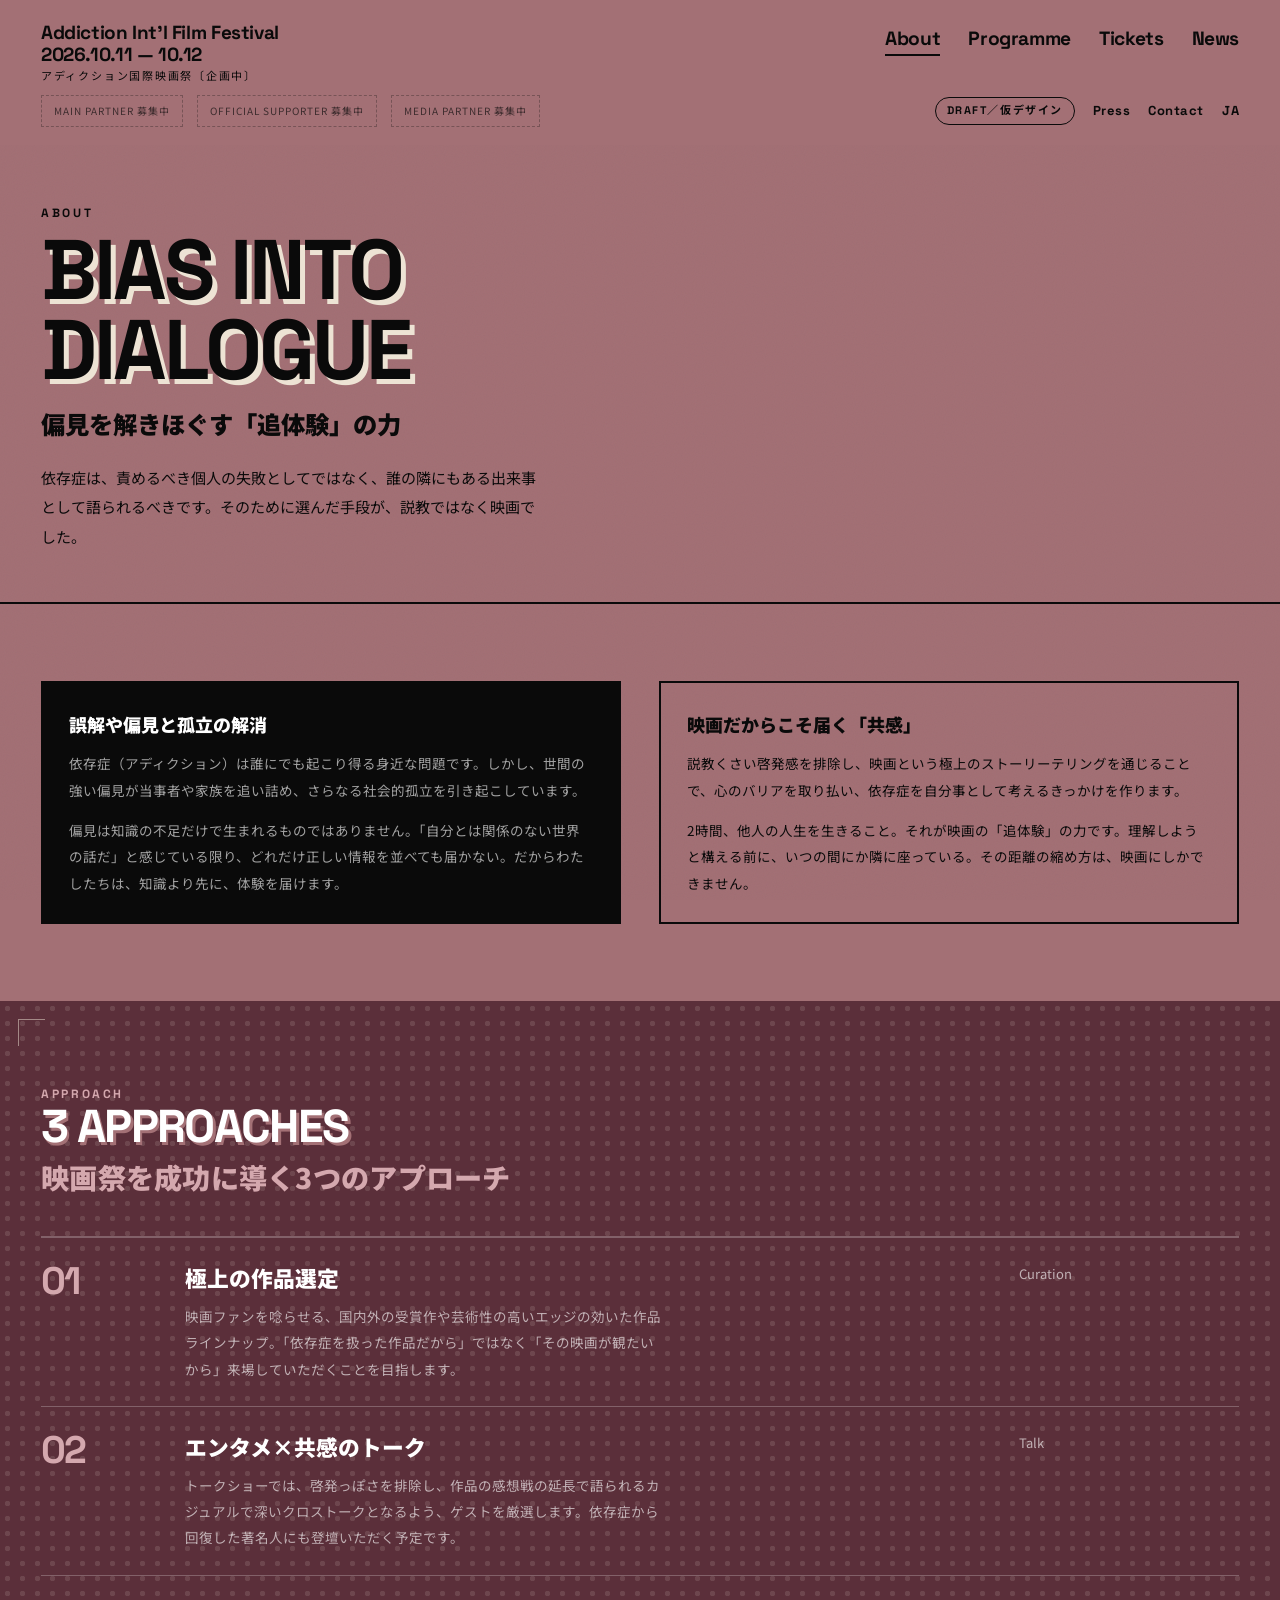
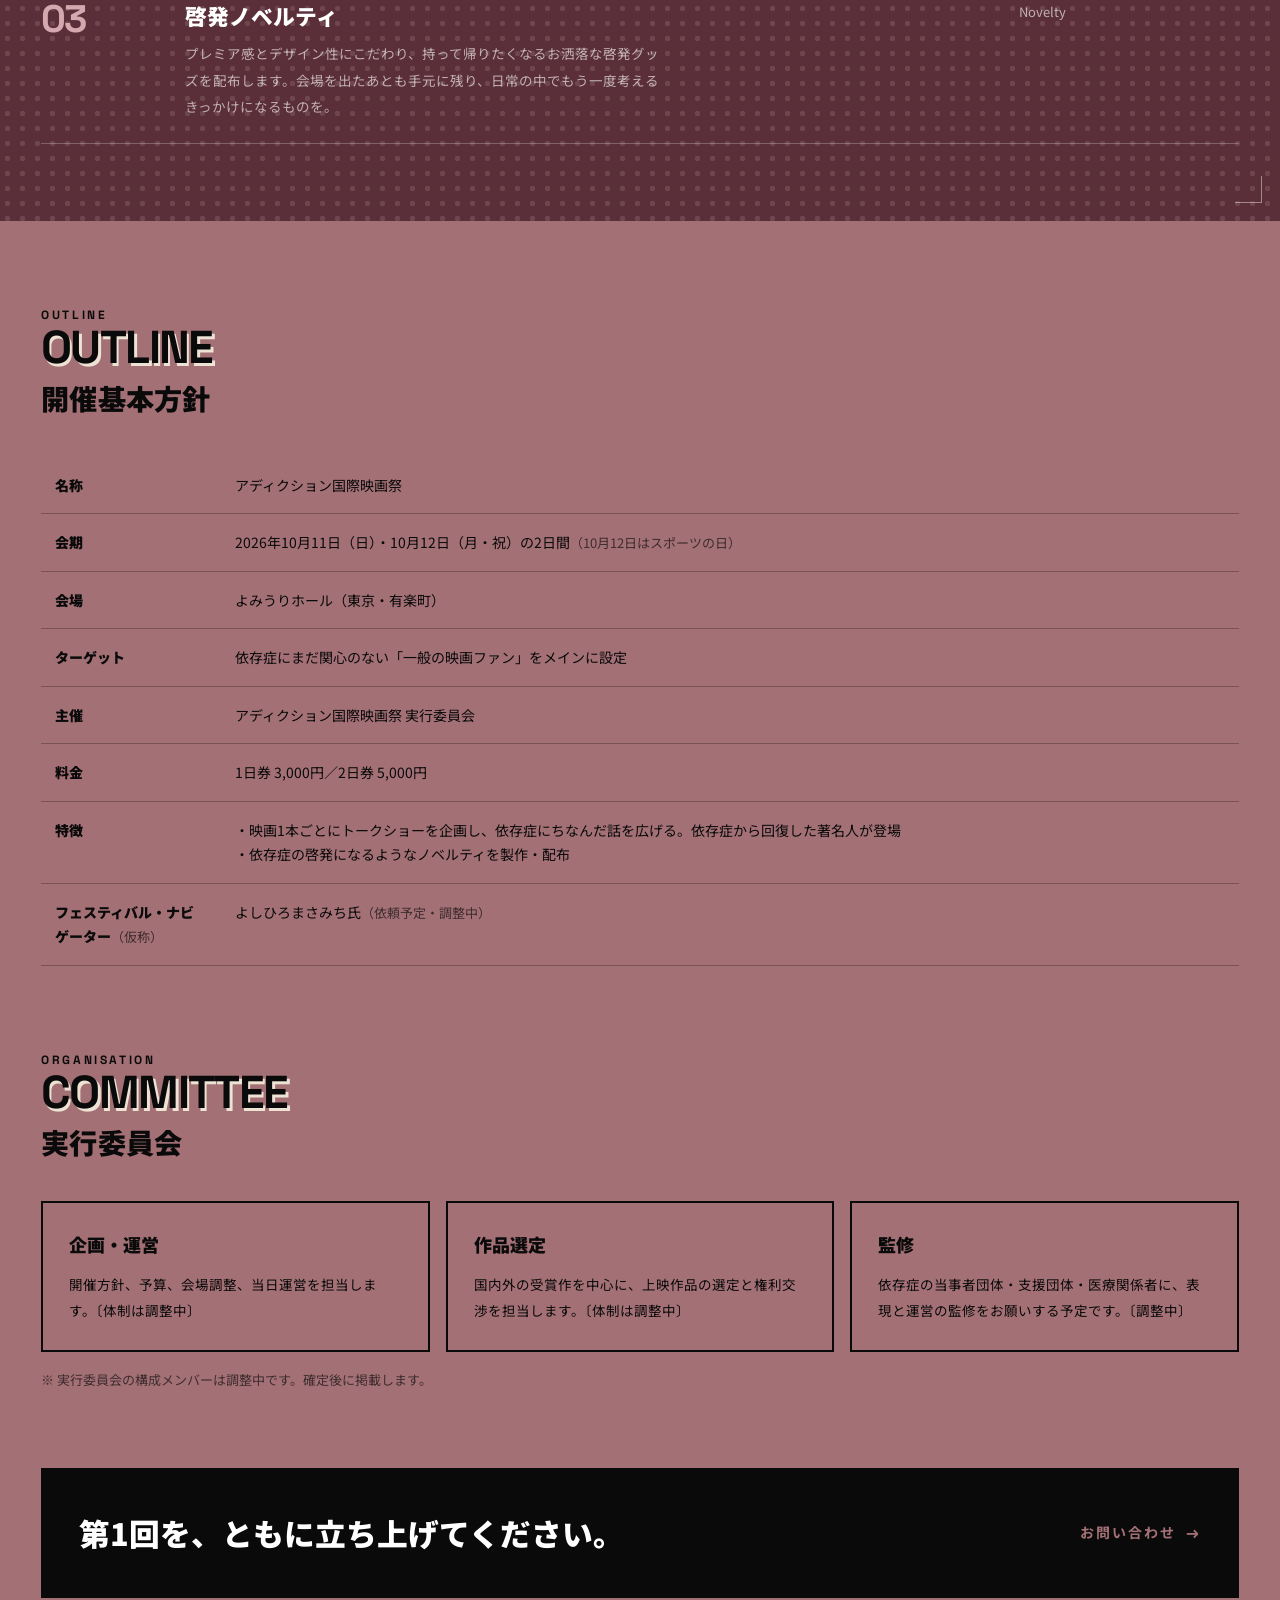
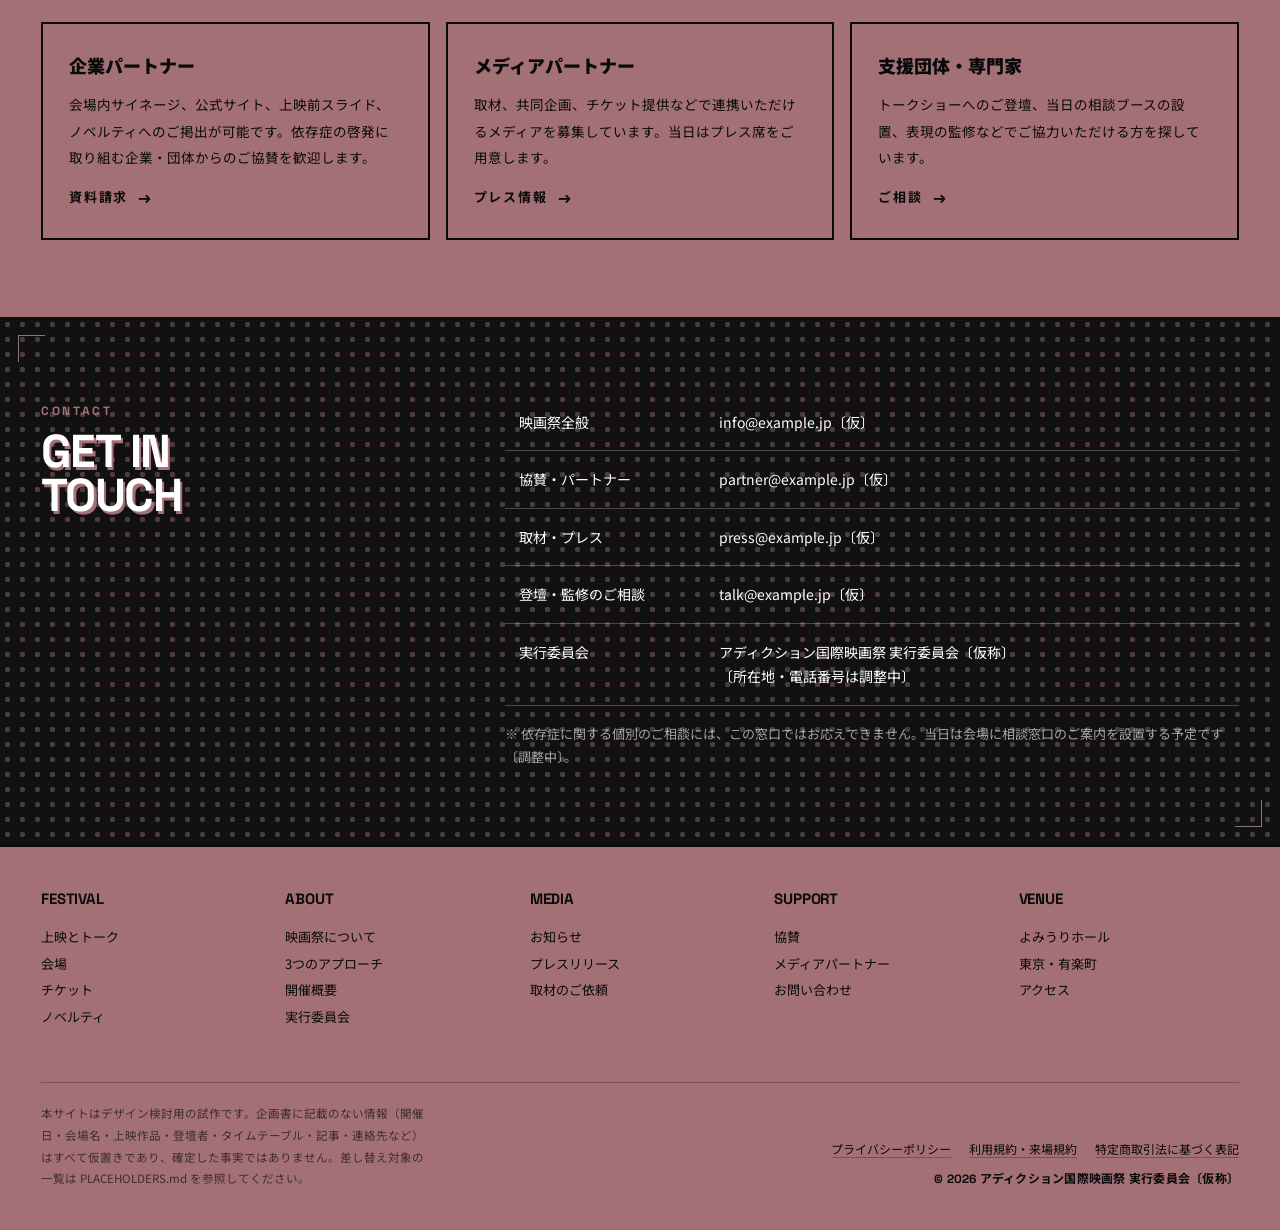
==== commit c2f25d51: "開催年を2026年で確定し、曜日表記を追加 クライアント確認により2026年開催と判明したため、未確定扱いを解除した。  - 全8ページのヘッダー: 10.11 — 10.12 → 2026.10.1" ====
--- a/about.html
+++ b/about.html
@@ -18,7 +18,7 @@
     <div class="header__top">
       <a class="brand" href="index.html">
         <span class="brand__en">Addiction Int'l Film Festival</span>
-        <span class="brand__date">10.11 — 10.12</span>
+        <span class="brand__date">2026.10.11 — 10.12</span>
         <span class="brand__jp">アディクション国際映画祭〔企画中〕</span>
       </a>
       <nav class="gnav" id="gnav">
@@ -132,7 +132,7 @@
     <table class="table">
       <tbody>
         <tr><td style="width:180px"><strong>名称</strong></td><td>アディクション国際映画祭</td></tr>
-        <tr><td><strong>会期</strong></td><td>10月11日・10月12日の2日間<span class="small muted">（開催年は確認中）</span></td></tr>
+        <tr><td><strong>会期</strong></td><td>2026年10月11日（日）・10月12日（月・祝）の2日間<span class="small muted">（10月12日はスポーツの日）</span></td></tr>
         <tr><td><strong>会場</strong></td><td>よみうりホール（東京・有楽町）</td></tr>
         <tr><td><strong>ターゲット</strong></td><td>依存症にまだ関心のない「一般の映画ファン」をメインに設定</td></tr>
         <tr><td><strong>主催</strong></td><td>アディクション国際映画祭 実行委員会</td></tr>
--- a/styles.css
+++ b/styles.css
@@ -304,9 +304,10 @@
 /* ---------- 上映作品（Locarno の Official Selection に相当） ----------
    写真はカードに入れず、地色の上に直接置く。まわりのUIを変えないことで
    6作品の色がそれぞれ立ちつつ、サイトの世界観は崩れない。 */
-.films{display:grid;grid-template-columns:repeat(6,1fr);gap:clamp(20px,2.4vw,34px) 16px;}
-.film{display:flex;flex-direction:column;grid-column:span 2;}
-.film--lead{grid-column:span 3;}
+/* 12分割。メイン2本を半分ずつの大カードで1段目、残り4本を2段目に並べて端数を出さない */
+.films{display:grid;grid-template-columns:repeat(12,1fr);gap:clamp(20px,2.4vw,34px) 16px;}
+.film{display:flex;flex-direction:column;grid-column:span 3;}
+.film--lead{grid-column:span 6;}
 .film__img{
   position:relative;aspect-ratio:16/9;overflow:hidden;background:var(--ink);
 }
@@ -540,7 +541,8 @@
   .scard--tall{min-height:340px;}
   .editorial{grid-template-columns:1fr;}
   .films{grid-template-columns:repeat(2,1fr);}
-  .film--lead{grid-column:span 3;}
+  .film{grid-column:span 1;}
+  .film--lead{grid-column:span 2;}
   .news{grid-template-columns:repeat(2,1fr);}
   .footer__cols{grid-template-columns:repeat(3,1fr);}
   .newsletter__grid{grid-template-columns:1fr;}
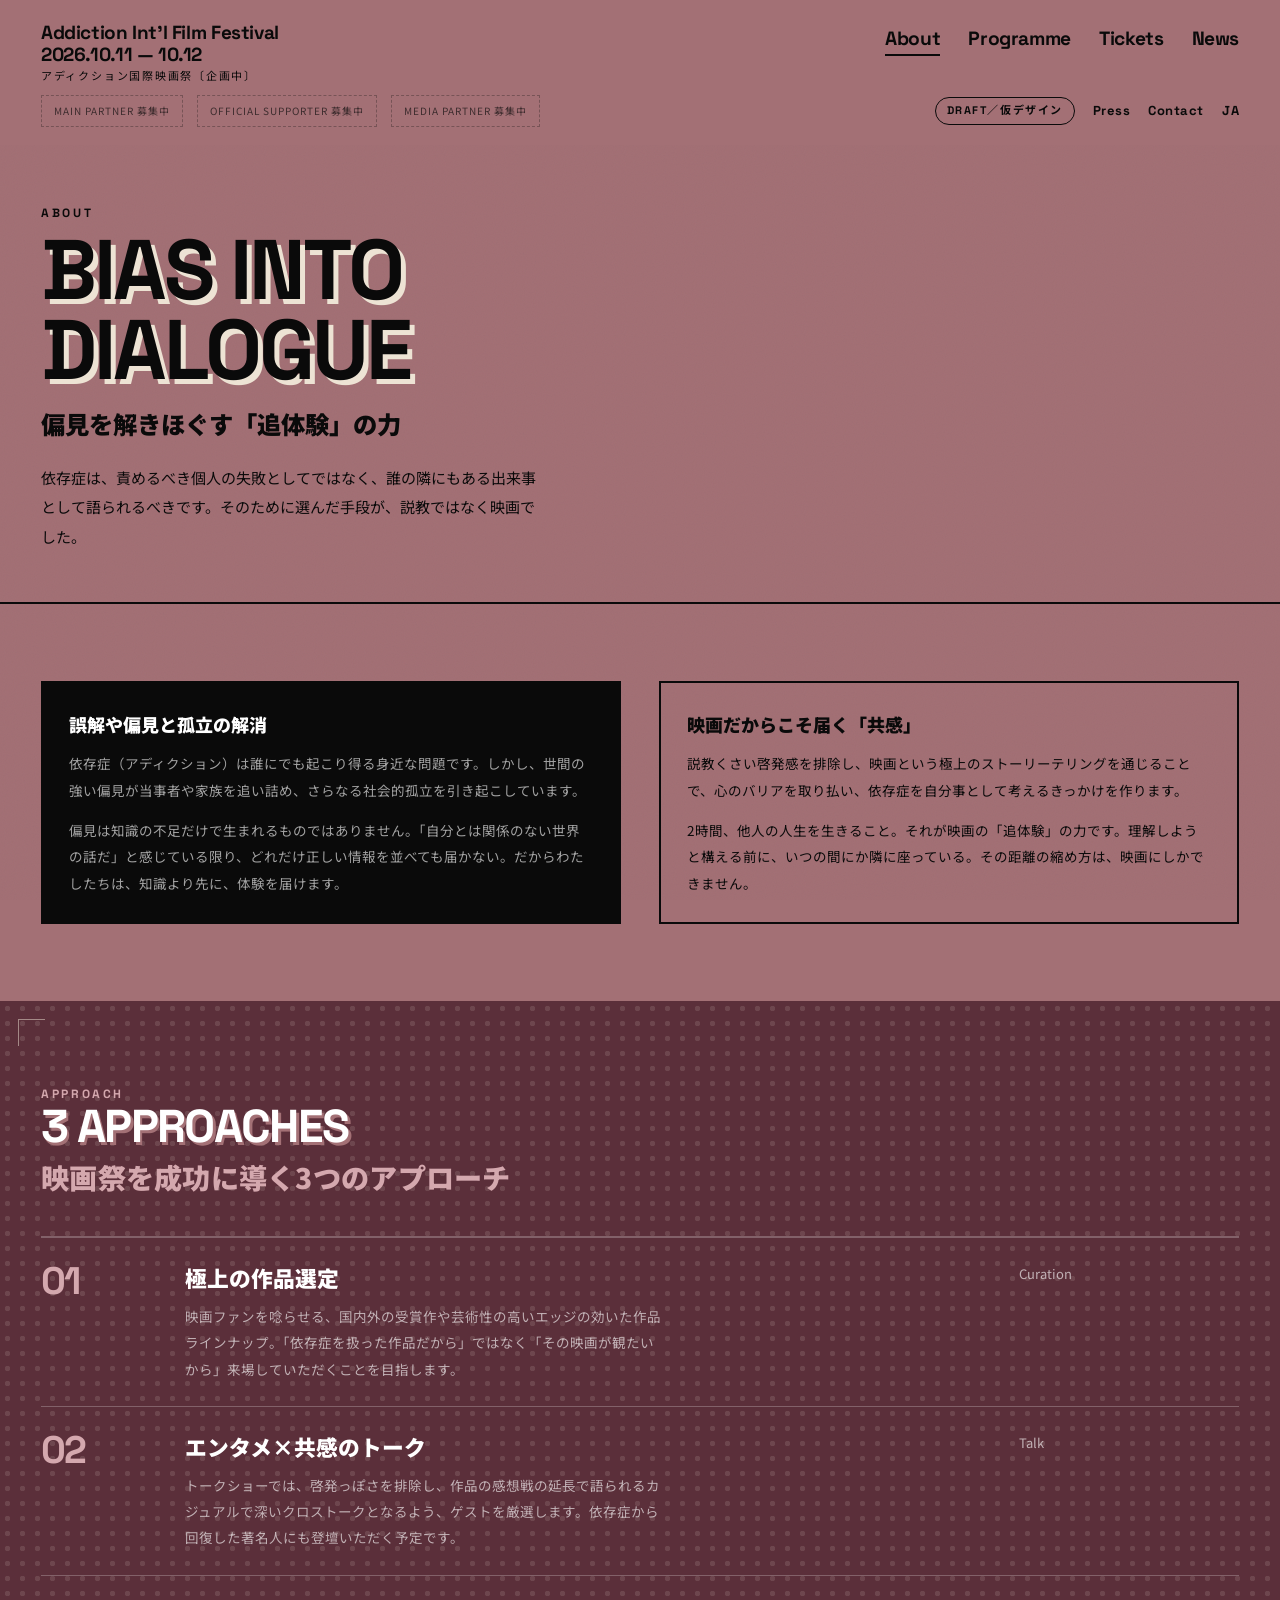
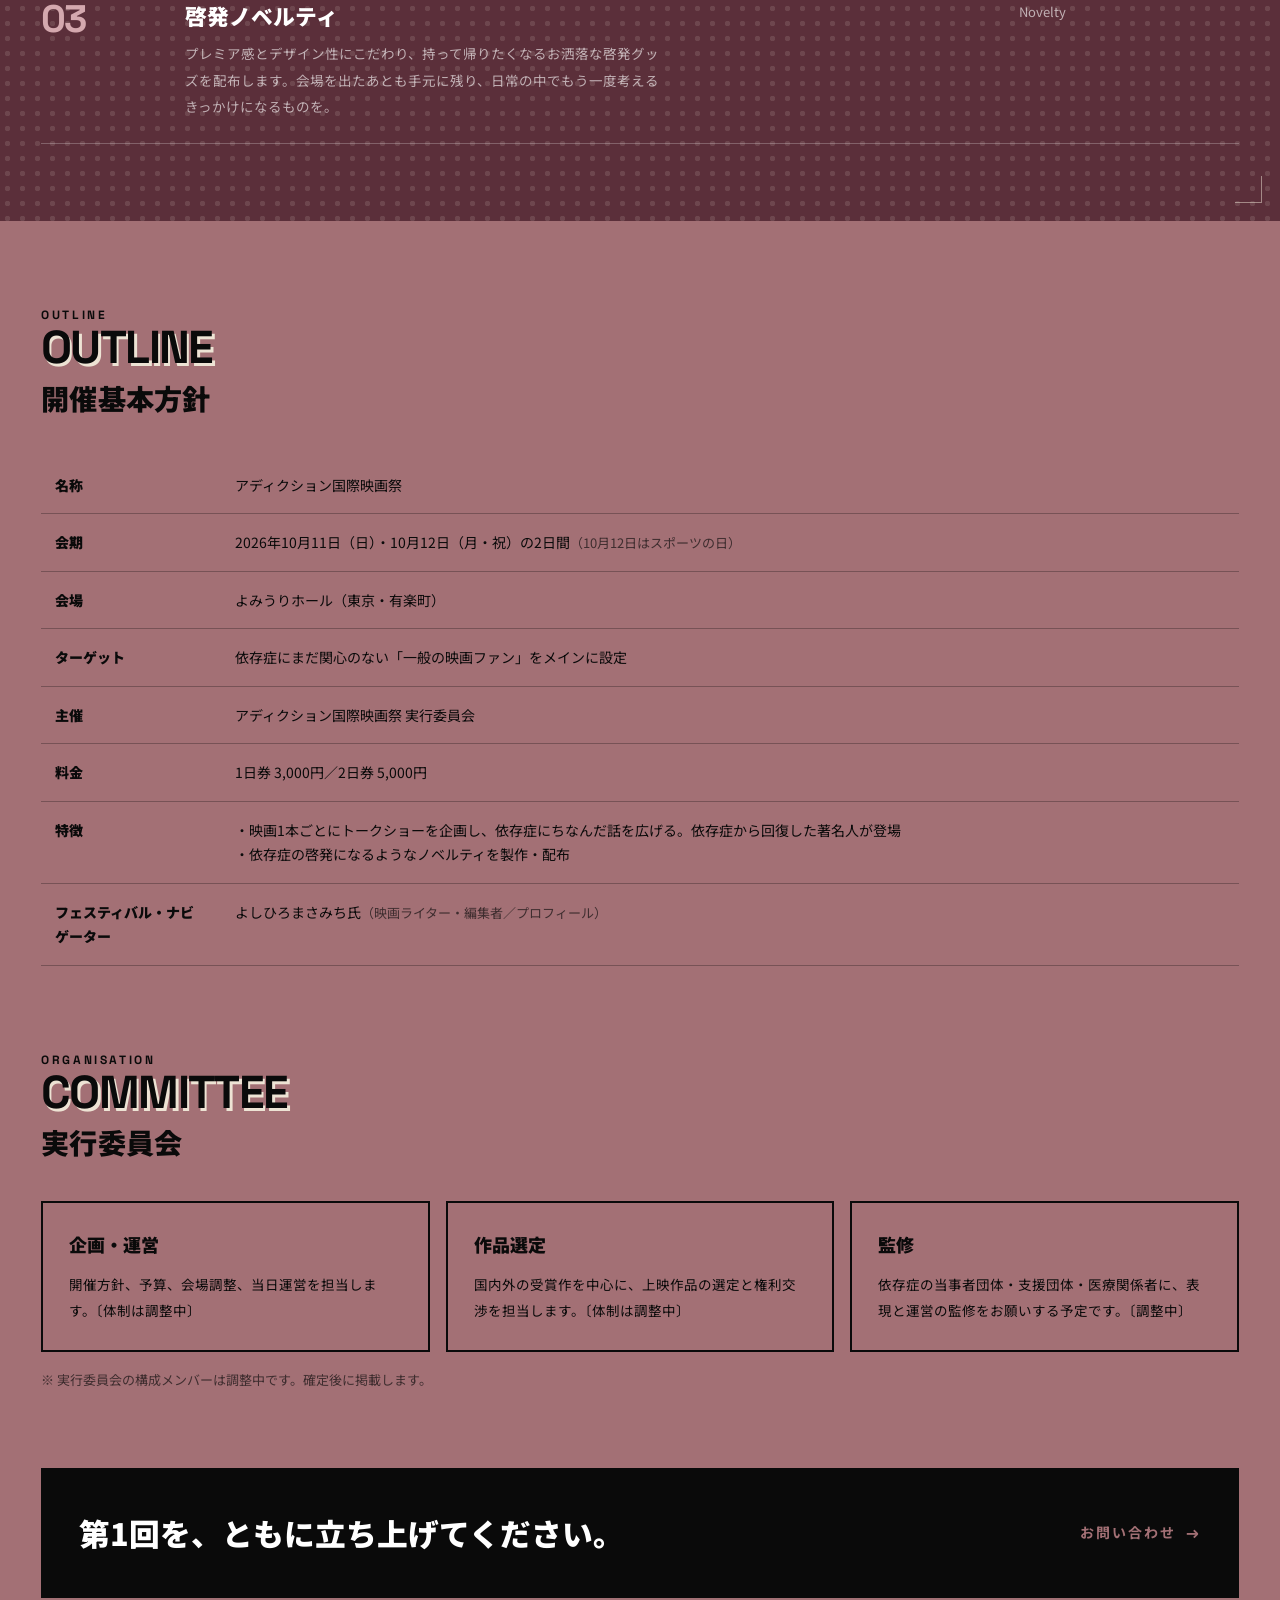
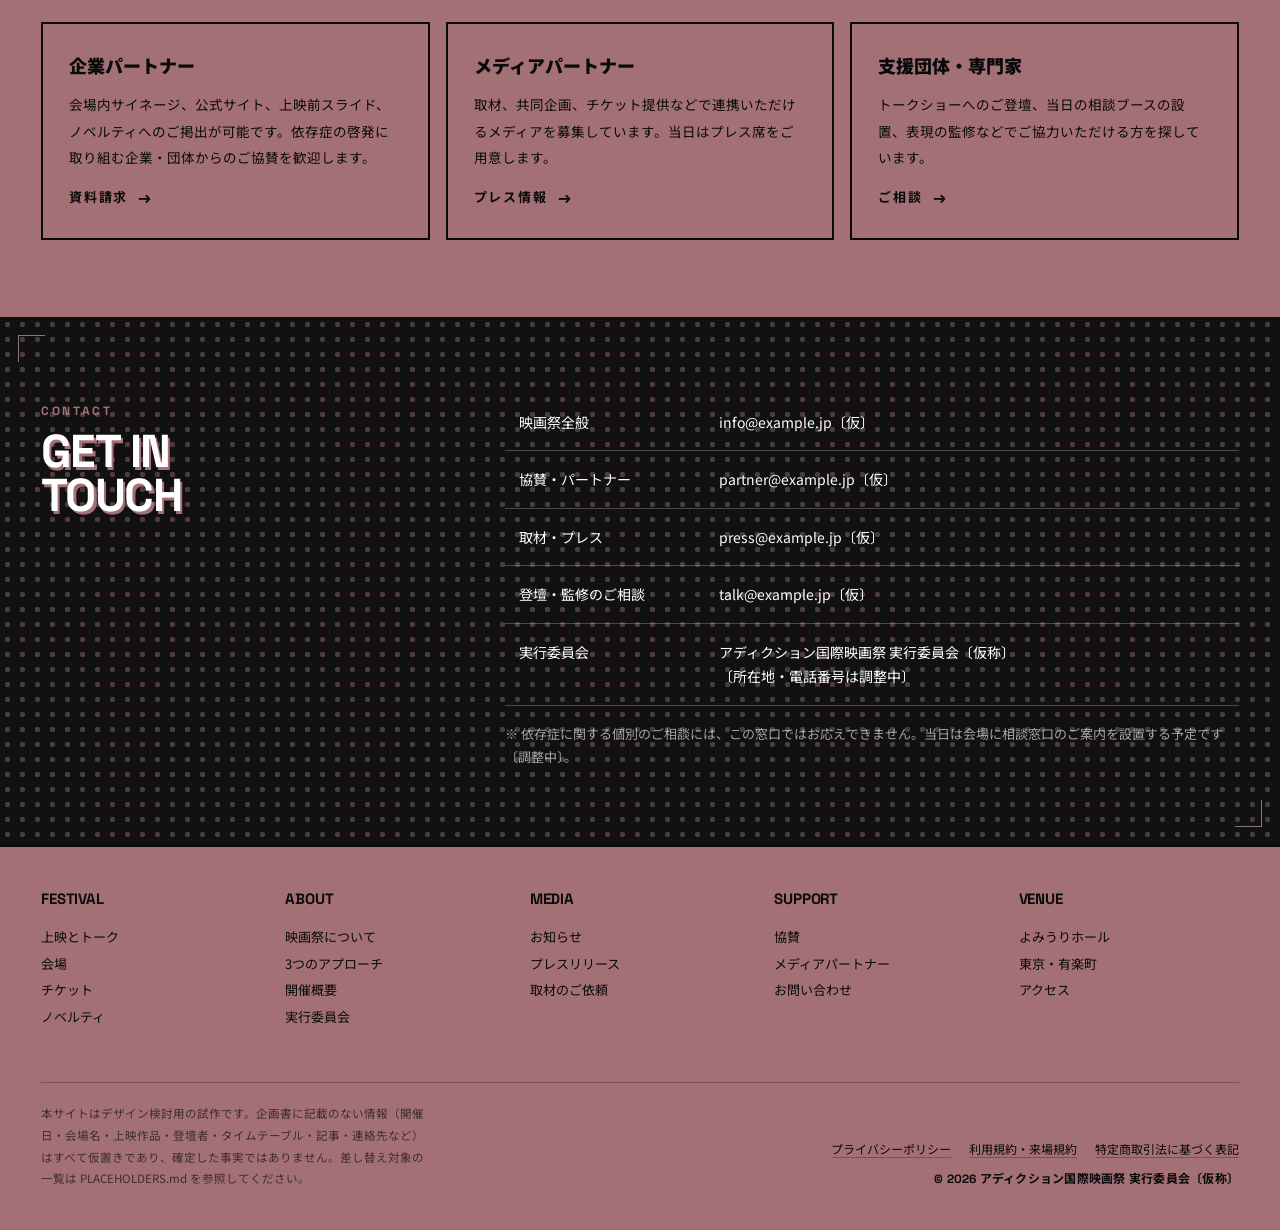
==== commit f79686c9: "フェスティバル・ナビゲーターの紹介セクションを追加 よしひろまさみち氏の起用が決まったため、index に写真つきの Navigator セクションを新設し、各ページの「依頼予定・調整中」を外した。 " ====
--- a/about.html
+++ b/about.html
@@ -141,7 +141,7 @@
           ・映画1本ごとにトークショーを企画し、依存症にちなんだ話を広げる。依存症から回復した著名人が登場<br>
           ・依存症の啓発になるようなノベルティを製作・配布
         </td></tr>
-        <tr><td><strong>フェスティバル・ナビゲーター</strong><span class="small muted">（仮称）</span></td><td>よしひろまさみち氏<span class="small muted">（依頼予定・調整中）</span></td></tr>
+        <tr><td><strong>フェスティバル・ナビゲーター</strong></td><td>よしひろまさみち氏<span class="small muted">（映画ライター・編集者／<a href="index.html#navigator">プロフィール</a>）</span></td></tr>
       </tbody>
     </table>
   </div>
--- a/styles.css
+++ b/styles.css
@@ -358,6 +358,56 @@
 .film__d{display:block;margin-top:10px;font-size:13.5px;line-height:1.95;max-width:60ch;}
 .films__note{margin-top:clamp(20px,2.4vw,32px);font-size:12.5px;color:var(--mute-ink);}
 
+/* ---------- フェスティバル・ナビゲーター ----------
+   暗い面（#111）に置く。写真には上映作品と同じ網点をかけて、刷り物の世界観を保つ。
+   ローズ地のセクションが4つ続く並びの中で、ここだけ暗くしてリズムを切る。 */
+.navigator__grid{
+  display:grid;grid-template-columns:minmax(0,.38fr) minmax(0,.62fr);
+  gap:clamp(24px,4vw,60px);align-items:start;
+}
+.navigator__img{position:relative;margin:0;aspect-ratio:3/4;overflow:hidden;background:var(--ink);}
+.navigator__img img{
+  width:100%;height:100%;object-fit:cover;
+  filter:saturate(.9) contrast(1.03);transition:transform .7s ease,filter .5s ease;
+}
+.navigator__grid:hover .navigator__img img{transform:scale(1.03);filter:none;}
+.navigator__img::after{
+  content:"";position:absolute;inset:0;pointer-events:none;
+  background-image:var(--halftone-ink);background-size:9px 9px;opacity:.28;mix-blend-mode:multiply;
+}
+.navigator__badge{
+  position:absolute;left:0;top:0;z-index:2;background:var(--ink);color:var(--bone);
+  font-family:var(--font-en);font-weight:700;font-size:12.5px;letter-spacing:.1em;
+  text-transform:uppercase;padding:6px 12px;
+}
+.navigator__k{display:block;margin-top:14px;color:var(--red);}
+.navigator__name{
+  display:block;margin-top:10px;font-weight:900;
+  font-size:clamp(30px,3.8vw,54px);line-height:1.18;letter-spacing:.01em;
+}
+.navigator__en{
+  display:block;margin-top:6px;
+  font-family:var(--font-en);font-weight:700;font-size:14px;letter-spacing:.06em;color:var(--red);
+}
+.navigator__lead{
+  margin-top:22px;font-weight:700;
+  font-size:clamp(16px,1.5vw,21px);line-height:1.85;max-width:44ch;
+}
+.navigator__d{margin-top:16px;color:var(--mute);font-size:14.5px;line-height:2;max-width:62ch;}
+.navigator__facts{
+  margin-top:24px;padding-top:20px;border-top:1px solid rgba(255,255,255,.16);
+  list-style:none;display:grid;gap:12px;
+}
+.navigator__facts li{
+  display:grid;grid-template-columns:112px minmax(0,1fr);gap:16px;
+  font-size:13px;line-height:1.85;color:var(--mute);
+}
+.navigator__facts b{
+  font-family:var(--font-en);font-weight:700;font-size:11px;letter-spacing:.14em;
+  text-transform:uppercase;color:var(--red);padding-top:3px;
+}
+.navigator__note{margin-top:22px;font-size:12.5px;line-height:1.9;color:var(--mute);}
+
 /* ---------- 記事カード（黒3枚） ---------- */
 .editorial{display:grid;grid-template-columns:repeat(3,1fr);gap:16px;}
 .ecard{
@@ -543,6 +593,7 @@
   .films{grid-template-columns:repeat(2,1fr);}
   .film{grid-column:span 1;}
   .film--lead{grid-column:span 2;}
+  .navigator__grid{grid-template-columns:minmax(0,.44fr) minmax(0,.56fr);}
   .news{grid-template-columns:repeat(2,1fr);}
   .footer__cols{grid-template-columns:repeat(3,1fr);}
   .newsletter__grid{grid-template-columns:1fr;}
@@ -582,6 +633,9 @@
   .films{grid-template-columns:1fr;}
   .film{grid-column:span 1;}
   .film--lead{grid-column:span 1;}
+  .navigator__grid{grid-template-columns:1fr;}
+  .navigator__img{aspect-ratio:3/4;max-width:420px;}
+  .navigator__facts li{grid-template-columns:1fr;gap:2px;}
   .footer__cols{grid-template-columns:repeat(2,1fr);}
   .hero__meta{gap:0 24px;}
   .hero{min-height:clamp(460px,86vh,640px);}
